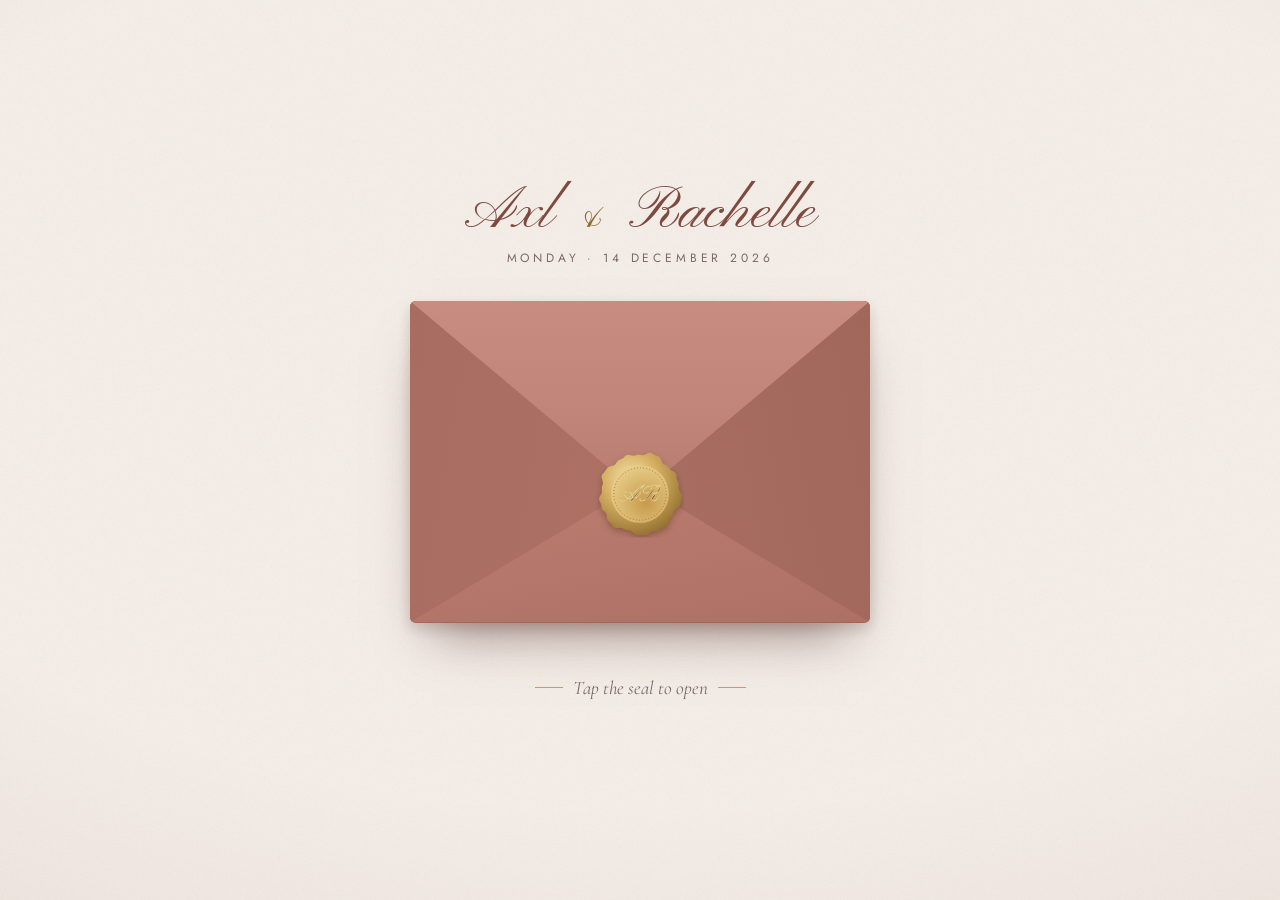
==== index.html @ ea68740d "Axl & Rachelle interactive wedding invitation Co-Authored-By: Claude Fable 5.1 <noreply@anthropic.co" ====
<!doctype html>
<html lang="en">
<head>
<meta charset="utf-8">
<meta name="viewport" content="width=device-width, initial-scale=1, viewport-fit=cover">
<style>:root{padding-top:env(safe-area-inset-top,0px);padding-bottom:env(safe-area-inset-bottom,0px);box-sizing:border-box}body{margin:0}img{max-width:100%}[hidden]{display:none!important}</style>
<title>Axl &amp; Rachelle</title>
<link rel="icon" href="data:image/svg+xml,%3Csvg xmlns=%27http://www.w3.org/2000/svg%27 viewBox=%270 0 100 100%27%3E%3Ccircle cx=%2750%27 cy=%2750%27 r=%2746%27 fill=%27%23c9a052%27/%3E%3Ccircle cx=%2750%27 cy=%2750%27 r=%2730%27 fill=%27none%27 stroke=%27%238d6a2c%27 stroke-width=%273%27/%3E%3C/svg%3E">
<link rel="preconnect" href="https://fonts.googleapis.com">
<link rel="preconnect" href="https://fonts.gstatic.com" crossorigin>
<link rel="stylesheet" href="https://fonts.googleapis.com/css2?family=Cormorant+Garamond:ital,wght@0,400;0,500;0,600;1,400;1,500&family=Jost:wght@400;500&family=Pinyon+Script&display=swap">
<style>
/* Layout: one screen. Sealed envelope on linen → tap the seal → card rises out and becomes a page-turning booklet. */
:root{
  color-scheme: light;
  --linen:#f4eee8;
  --linen-deep:#e7ddd4;
  --rose:#b77a6d;
  --rose-side:#a86c60;
  --rose-flap:#c18679;
  --rose-deep:#7e4a40;
  --blush:#f0dfd8;
  --gold:#c9a052;
  --gold-hi:#f1dca3;
  --gold-lo:#8d6a2c;
  --ink:#4b3934;
  --ink-soft:#7d6863;
  --panel:#fbf8f5;
  --f-script:"Pinyon Script", "Snell Roundhand", cursive;
  --f-serif:"Cormorant Garamond", "Cormorant", Garamond, "Times New Roman", serif;
  --f-ui:"Jost", "Avenir Next", "Segoe UI", system-ui, sans-serif;
}
html,body{height:100%}
body{
  background-color:var(--linen);
  background-image:radial-gradient(120% 90% at 50% 40%, transparent 55%, rgba(126,74,64,.10) 100%);
  color:var(--ink);
  font-family:var(--f-ui);
  overflow:hidden;
  -webkit-tap-highlight-color:transparent;
}
.stage{
  position:relative;height:100%;
  padding-left:max(16px, env(safe-area-inset-left, 0px));
  padding-right:max(16px, env(safe-area-inset-right, 0px));
  padding-block:16px;
  box-sizing:border-box;
  display:flex;flex-direction:column;align-items:center;justify-content:center;gap:clamp(18px,4vh,34px);
}
.texture{position:fixed;inset:0;pointer-events:none;opacity:.55;mix-blend-mode:multiply;background-size:220px 220px}

/* ---------- Sealed state ---------- */
.heading{text-align:center;display:grid;gap:6px}
.names{font-family:var(--f-script);font-size:clamp(40px,10vw,60px);line-height:1;color:var(--rose-deep);margin:0;font-weight:400;text-wrap:balance}
.names .amp{font-size:.7em;color:var(--gold-lo);padding:0 .12em}
.when{font-family:var(--f-ui);font-size:12px;letter-spacing:.32em;text-transform:uppercase;color:var(--ink-soft)}

.env{
  --ew:min(88vw, 460px, calc((100vh - 260px) * 1.43));
  position:relative;width:var(--ew);aspect-ratio:10/7;cursor:pointer;
  border:0;padding:0;background:none;
}
.env > *{position:absolute}
.env-back{inset:0;border-radius:6px;background:linear-gradient(#80493f,#94584c);box-shadow:0 30px 50px -22px rgba(80,40,34,.55),0 6px 14px rgba(80,40,34,.18);z-index:1}
.card{
  z-index:3;left:27%;width:46%;top:3%;aspect-ratio:397/560;
  background:#fff center/cover no-repeat;border-radius:3px;
  box-shadow:0 2px 6px rgba(60,30,25,.25);
}
.front{inset:0;z-index:4;border-radius:6px;overflow:hidden;
  clip-path:polygon(0 0,50% 57%,100% 0,100% 100%,0 100%);
  background:linear-gradient(170deg,#bd8174,var(--rose) 60%,#ad7064);
}
.front::before,.front::after{content:"";position:absolute;inset:0}
.front::before{clip-path:polygon(0 0,50% 57%,0 100%);background:linear-gradient(100deg,var(--rose-side),#b47769)}
.front::after{clip-path:polygon(100% 0,50% 57%,100% 100%);background:linear-gradient(260deg,#a2675b,#b0746a)}
.flap{left:0;top:0;width:100%;height:60%;z-index:5;transform-origin:50% 0;transform:perspective(1000px) rotateX(0deg);transform-style:preserve-3d}
.flap .face{position:absolute;inset:0;backface-visibility:hidden;-webkit-backface-visibility:hidden;clip-path:polygon(0 0,100% 0,50% 100%)}
.flap .out{background:linear-gradient(180deg,#c88d80,var(--rose-flap) 55%,#b97d70);border-radius:6px 6px 0 0}
.flap .in{transform:rotateX(180deg);background:
  radial-gradient(circle at 25% 30%, rgba(183,122,109,.28) 0 2px, transparent 2.5px) 0 0/16px 16px,
  radial-gradient(circle at 75% 80%, rgba(201,160,82,.30) 0 1.6px, transparent 2px) 0 0/16px 16px,
  linear-gradient(var(--blush),#f7ebe6)}
.seal{left:50%;top:60%;width:clamp(64px,19%,88px);aspect-ratio:1;transform:translate(-50%,-50%);z-index:6;pointer-events:none}
.seal svg{position:absolute;inset:0;width:100%;height:100%;filter:drop-shadow(0 3px 3px rgba(70,40,10,.35))}
.seal .half-l{clip-path:inset(0 50% 0 0)}
.seal .half-r{clip-path:inset(0 0 0 50%)}
.env:focus-visible{outline:2px solid var(--gold-lo);outline-offset:8px;border-radius:8px}
.hint{font-family:var(--f-serif);font-style:italic;font-size:19px;color:var(--ink-soft);display:flex;align-items:center;gap:10px}
.hint::before,.hint::after{content:"";width:28px;height:1px;background:var(--gold)}
.pulse{animation:pulse 2.4s ease-in-out infinite}
@keyframes pulse{0%,100%{transform:translate(-50%,-50%) scale(1)}50%{transform:translate(-50%,-50%) scale(1.06)}}

/* ---------- Opened state ---------- */
.reader{position:absolute;inset:0;display:flex;flex-direction:column;align-items:center;justify-content:center;gap:14px;
  padding-left:max(16px, env(safe-area-inset-left, 0px));padding-right:max(16px, env(safe-area-inset-right, 0px));padding-block:16px;box-sizing:border-box;visibility:hidden}
.reader.on{visibility:visible}
.book{position:relative;width:var(--bw,300px);height:var(--bh,423px);touch-action:pan-y pinch-zoom;user-select:none;-webkit-user-select:none}
.page{position:absolute;inset:0;background:#fff center/cover no-repeat;border-radius:4px;
  box-shadow:0 24px 44px -20px rgba(80,40,34,.5),0 4px 10px rgba(80,40,34,.14);transform-origin:0 50%;backface-visibility:hidden}
.page img{width:100%;height:100%;object-fit:cover;border-radius:4px;display:block;pointer-events:none}
.controls{display:flex;align-items:center;gap:10px;opacity:0}
.btn{font:500 13px/1 var(--f-ui);letter-spacing:.14em;text-transform:uppercase;color:var(--rose-deep);
  background:var(--panel);border:1px solid rgba(126,74,64,.22);border-radius:999px;height:44px;min-width:44px;padding:0 16px;
  display:inline-flex;align-items:center;justify-content:center;gap:8px;cursor:pointer}
.btn:hover{border-color:var(--rose)}
.btn:focus-visible{outline:2px solid var(--gold-lo);outline-offset:2px}
.btn[disabled]{opacity:.35;cursor:default}
.btn.icon{padding:0;width:44px}
.btn svg{width:18px;height:18px}
.count{font:500 13px/1 var(--f-ui);letter-spacing:.12em;color:var(--ink-soft);min-width:54px;text-align:center;font-variant-numeric:tabular-nums}
.music{position:fixed;z-index:20;top:calc(14px + env(safe-area-inset-top,0px));right:max(14px, calc(env(safe-area-inset-right,0px) + 8px));opacity:0;pointer-events:none;transition:opacity .6s}
.music.show{opacity:1;pointer-events:auto}
.music .bars{display:flex;gap:2px;align-items:flex-end;height:14px}
.music .bars i{width:3px;background:var(--rose);border-radius:1px;height:4px;animation:eq 1s ease-in-out infinite}
.music .bars i:nth-child(2){animation-delay:-.3s}.music .bars i:nth-child(3){animation-delay:-.6s}
.music.muted .bars i{animation:none;height:3px;background:var(--ink-soft)}
@keyframes eq{0%,100%{height:4px}50%{height:14px}}

/* ---------- Details sheet ---------- */
.scrim{position:fixed;inset:0;z-index:30;background:rgba(60,35,30,.35);opacity:0;transition:opacity .3s}
.scrim.open{opacity:1}
.sheet{position:fixed;z-index:31;left:0;right:0;bottom:0;margin:0 auto;max-width:520px;max-height:86%;overflow:auto;
  background:var(--panel);border-radius:18px 18px 0 0;box-shadow:0 -10px 40px rgba(60,35,30,.25);
  padding:10px max(20px, env(safe-area-inset-right,0px)) calc(24px + env(safe-area-inset-bottom,0px)) max(20px, env(safe-area-inset-left,0px));
  transform:translateY(105%);transition:transform .38s cubic-bezier(.2,.8,.2,1);box-sizing:border-box}
.sheet.open{transform:none}
.grab{width:40px;height:4px;border-radius:2px;background:var(--linen-deep);margin:4px auto 10px}
.sheet h2{font:500 30px/1.1 var(--f-serif);margin:4px 0 2px;color:var(--rose-deep);text-align:center}
.sheet .sub{font:12px var(--f-ui);letter-spacing:.28em;text-transform:uppercase;color:var(--ink-soft);text-align:center;margin:0 0 18px}
.events{display:grid;gap:0;margin:0;padding:0;list-style:none}
.ev{display:grid;grid-template-columns:76px 1fr;gap:14px;padding:14px 0;border-top:1px solid var(--linen-deep)}
.ev .t{font:500 15px/1.2 var(--f-serif);color:var(--gold-lo);font-variant-numeric:tabular-nums;padding-top:2px}
.ev .t small{display:block;font:11px/1.4 var(--f-ui);letter-spacing:.16em;text-transform:uppercase;color:var(--ink-soft)}
.ev h3{margin:0;font:600 19px/1.2 var(--f-serif);color:var(--ink)}
.ev p{margin:3px 0 8px;font:14px/1.45 var(--f-ui);color:var(--ink-soft);min-width:0}
.link{font:500 12px/1 var(--f-ui);letter-spacing:.14em;text-transform:uppercase;color:var(--rose-deep);text-decoration:none;border-bottom:1px solid var(--gold);padding-bottom:2px}
.rsvp{margin-top:6px;padding:16px;border-radius:12px;background:var(--blush)}
.rsvp h3{margin:0 0 2px;font:600 19px/1.2 var(--f-serif)}
.rsvp > p{margin:0 0 10px;font:14px/1.45 var(--f-ui);color:var(--ink-soft)}
.contact{display:flex;align-items:center;justify-content:space-between;gap:10px;padding:8px 0;border-top:1px solid rgba(126,74,64,.15)}
.contact span{font:15px/1.3 var(--f-ui);min-width:0}
.contact b{font-weight:500;display:block;font-family:var(--f-serif);font-size:18px}
.contact .num{user-select:all;-webkit-user-select:all;font-variant-numeric:tabular-nums;letter-spacing:.04em}
.copy{font:500 12px/1 var(--f-ui);letter-spacing:.12em;text-transform:uppercase;color:var(--rose-deep);background:var(--panel);border:1px solid rgba(126,74,64,.25);border-radius:999px;height:36px;padding:0 14px;cursor:pointer;flex:none}
.cal{display:flex;justify-content:center;margin-top:18px}
.close{position:absolute;top:10px;right:max(12px, env(safe-area-inset-right,0px))}

@media (prefers-reduced-motion: reduce){ .pulse,.music .bars i{animation:none} }
</style>
</head>
<body>

<div class="texture" id="texture"></div>

<main class="stage" id="stage">
  <header class="heading" id="heading">
    <h1 class="names">Axl <span class="amp">&amp;</span> Rachelle</h1>
    <div class="when">Monday &middot; 14 December 2026</div>
  </header>

  <button class="env" id="env" aria-label="Open the invitation">
    <div class="env-back"></div>
    <div class="card" id="card"></div>
    <div class="front"></div>
    <div class="flap" id="flap"><div class="face out"></div><div class="face in"></div></div>
    <div class="seal pulse" id="seal">
      <svg class="half-l" viewBox="0 0 100 100" aria-hidden="true"><use href="#sealArt"/></svg>
      <svg class="half-r" viewBox="0 0 100 100" aria-hidden="true"><use href="#sealArt"/></svg>
    </div>
  </button>

  <p class="hint" id="hint">Tap the seal to open</p>

  <section class="reader" id="reader" aria-label="Invitation pages">
    <div class="book" id="book" aria-live="polite"></div>
    <nav class="controls" id="controls">
      <button class="btn icon" id="prev" aria-label="Previous page"><svg viewBox="0 0 24 24" fill="none" stroke="currentColor" stroke-width="1.6"><path d="M15 5l-7 7 7 7"/></svg></button>
      <span class="count" id="count">1 / 5</span>
      <button class="btn icon" id="next" aria-label="Next page"><svg viewBox="0 0 24 24" fill="none" stroke="currentColor" stroke-width="1.6"><path d="M9 5l7 7-7 7"/></svg></button>
      <button class="btn" id="detailsBtn">Details</button>
    </nav>
  </section>
</main>

<button class="btn icon music" id="music" aria-label="Pause music"><span class="bars"><i></i><i></i><i></i></span></button>

<div class="scrim" id="scrim" hidden></div>
<section class="sheet" id="sheet" role="dialog" aria-modal="true" aria-labelledby="sheetTitle" hidden>
  <div class="grab"></div>
  <button class="btn icon close" id="closeSheet" aria-label="Close details"><svg viewBox="0 0 24 24" fill="none" stroke="currentColor" stroke-width="1.6"><path d="M6 6l12 12M18 6L6 18"/></svg></button>
  <h2 id="sheetTitle">Axl &amp; Rachelle</h2>
  <p class="sub">Monday &middot; 14 December 2026</p>
  <ul class="events">
    <li class="ev">
      <div class="t">1:30 pm<small>Ceremony</small></div>
      <div><h3>Wedding Ceremony</h3>
        <p>San Juan de Sahagun Parish Church, Candon City, Ilocos Sur</p>
        <a class="link" target="_blank" rel="noopener" href="https://www.google.com/maps/search/?api=1&query=San+Juan+de+Sahagun+Parish+Church+Candon+City+Ilocos+Sur">Open in Maps</a></div>
    </li>
    <li class="ev">
      <div class="t">3:30 pm<small>Dedication</small></div>
      <div><h3>Child Dedication of Kyle Quenzo</h3>
        <p>San Juan de Sahagun Parish Church, Candon City, Ilocos Sur</p></div>
    </li>
    <li class="ev">
      <div class="t">After<small>Reception</small></div>
      <div><h3>Reception</h3>
        <p>Ban-aw Saphire Event Hall, Galimuyod, Ilocos Sur</p>
        <a class="link" target="_blank" rel="noopener" href="https://www.google.com/maps/search/?api=1&query=Ban-aw+Event+Hall+Galimuyod+Ilocos+Sur">Open in Maps</a></div>
    </li>
  </ul>
  <div class="rsvp">
    <h3>Kindly RSVP by 15 November 2026</h3>
    <p>Your reserved number of seats is on your separate note.</p>
    <div class="contact"><span><b>Ajae</b><span class="num">0994 142 1722</span></span><button class="copy" data-num="09941421722">Copy</button></div>
    <div class="contact"><span><b>Rachelle</b><span class="num">0994 142 1720</span></span><button class="copy" data-num="09941421720">Copy</button></div>
  </div>
  <div class="cal"><a class="link" target="_blank" rel="noopener" id="calLink" href="#">Add to Google Calendar</a></div>
</section>

<svg width="0" height="0" style="position:absolute" aria-hidden="true">
  <defs>
    <radialGradient id="g1" cx="38%" cy="32%" r="75%">
      <stop offset="0" stop-color="#f6e4b0"/><stop offset=".45" stop-color="#d4ae62"/><stop offset="1" stop-color="#8d6a2c"/>
    </radialGradient>
    <radialGradient id="g2" cx="60%" cy="65%" r="70%">
      <stop offset="0" stop-color="#c79a4c"/><stop offset="1" stop-color="#e9cf8b"/>
    </radialGradient>
    <g id="sealArt">
      <path id="sealEdge" fill="url(#g1)" d=""/>
      <circle cx="50" cy="50" r="33" fill="url(#g2)"/>
      <circle cx="50" cy="50" r="30" fill="none" stroke="#9c7632" stroke-width="1" stroke-dasharray="1.2 2.4"/>
      <text x="50" y="58" text-anchor="middle" font-family="Pinyon Script, cursive" font-size="27" fill="#7a5a22" stroke="#f3dea5" stroke-width=".5">AR</text>
    </g>
  </defs>
</svg>

<script>
(() => {
  /* Pages in reading order. The first one is the card that slides out of the envelope. */
  const PAGES = ['pages/p01.jpg', 'pages/p02.jpg', 'pages/p03.jpg', 'pages/p04.jpg', 'pages/p05.jpg'];
  const RATIO = 560 / 397;
  const reduce = matchMedia('(prefers-reduced-motion: reduce)').matches;
  const $ = id => document.getElementById(id);
  const stage = $('stage'), env = $('env'), card = $('card'), flap = $('flap'), seal = $('seal');
  const heading = $('heading'), hint = $('hint'), reader = $('reader'), book = $('book');
  const controls = $('controls'), count = $('count'), prevB = $('prev'), nextB = $('next');
  const musicB = $('music');

  /* Paper grain */
  try {
    const c = document.createElement('canvas'); c.width = c.height = 220;
    const x = c.getContext('2d'), d = x.createImageData(220, 220);
    for (let i = 0; i < d.data.length; i += 4) { const v = 200 + Math.random() * 55; d.data[i] = v; d.data[i+1] = v - 4; d.data[i+2] = v - 8; d.data[i+3] = 26; }
    x.putImageData(d, 0, 0); $('texture').style.backgroundImage = `url(${c.toDataURL()})`;
  } catch (e) {}

  /* Wax seal edge: an irregular, slightly wavy circle */
  (() => {
    let p = '';
    for (let i = 0; i <= 120; i++) {
      const a = i / 120 * Math.PI * 2;
      const r = 46 + Math.sin(a * 9) * 1.6 + Math.sin(a * 23 + 1) * .8 + Math.cos(a * 5) * 1.1;
      p += (i ? 'L' : 'M') + (50 + r * Math.cos(a)).toFixed(2) + ' ' + (50 + r * Math.sin(a)).toFixed(2);
    }
    $('sealEdge').setAttribute('d', p + 'Z');
  })();

  /* Build pages */
  PAGES.forEach(src => { const im = new Image(); im.src = src; });
  card.style.backgroundImage = `url(${PAGES[0]})`;
  const pages = PAGES.map((src, i) => {
    const d = document.createElement('div'); d.className = 'page'; d.hidden = i !== 0;
    d.innerHTML = `<img src="${src}" alt="Invitation page ${i + 1} of ${PAGES.length}" draggable="false">`;
    book.appendChild(d); return d;
  });

  /* Size the booklet to the screen */
  function size() {
    const W = stage.clientWidth - 32, H = stage.clientHeight - 32 - 44 - 14;
    let bw = Math.min(W, H / RATIO, 600); bw = Math.max(bw, 160);
    book.style.setProperty('--bw', bw + 'px'); book.style.setProperty('--bh', bw * RATIO + 'px');
  }
  size(); addEventListener('resize', size);

  /* Music */
  const audio = new Audio('music.mp3'); audio.loop = true; audio.preload = 'auto'; audio.volume = 0;
  let wantMusic = true;
  function fadeTo(v, ms) {
    const from = audio.volume, t0 = performance.now();
    const step = t => { const k = Math.min(1, (t - t0) / ms); try { audio.volume = from + (v - from) * k; } catch (e) {} if (k < 1) requestAnimationFrame(step); };
    requestAnimationFrame(step);
  }
  function setMusicUI() { musicB.classList.toggle('muted', !wantMusic); musicB.setAttribute('aria-label', wantMusic ? 'Pause music' : 'Play music'); }
  musicB.addEventListener('click', () => {
    wantMusic = !wantMusic; setMusicUI();
    if (wantMusic) { audio.play().catch(() => {}); fadeTo(.8, 600); } else { audio.pause(); }
  });
  document.addEventListener('visibilitychange', () => { if (document.hidden) audio.pause(); else if (wantMusic && opened) audio.play().catch(() => {}); });

  /* Opening sequence */
  let opened = false, idx = 0, busy = false;
  const ease = 'cubic-bezier(.45,.05,.2,1)';
  const A = (el, kf, o) => el.animate(kf, Object.assign({fill: 'forwards', easing: ease}, o)).finished;
  const wait = ms => new Promise(r => setTimeout(r, ms));

  async function open() {
    if (opened) return; opened = true; env.disabled = true;
    audio.play().then(() => fadeTo(.8, 2500)).catch(() => {});
    musicB.classList.add('show'); setMusicUI();
    seal.classList.remove('pulse');
    const k = reduce ? .25 : 1;
    hint.animate([{opacity: 1}, {opacity: 0}], {duration: 300, fill: 'forwards'});
    heading.animate([{opacity: 1}, {opacity: 0, transform: 'translateY(-16px)'}], {duration: 700 * k, fill: 'forwards', easing: ease});

    const [sl, sr] = seal.querySelectorAll('svg');
    seal.animate([{transform: 'translate(-50%,-50%) scale(1)'}, {transform: 'translate(-50%,-50%) scale(.94)'}, {transform: 'translate(-50%,-50%) scale(1)'}], {duration: 260 * k});
    await wait(200 * k);
    await Promise.all([
      A(sl, [{transform: 'none', opacity: 1}, {transform: 'translate(-22px,18px) rotate(-24deg)', opacity: 0}], {duration: 700 * k}),
      A(sr, [{transform: 'none', opacity: 1}, {transform: 'translate(22px,18px) rotate(24deg)', opacity: 0}], {duration: 700 * k}),
    ]);

    setTimeout(() => { flap.style.zIndex = 2; }, 470 * k);
    await A(flap, [{transform: 'perspective(1000px) rotateX(0deg)'}, {transform: 'perspective(1000px) rotateX(180deg)'}], {duration: 950 * k});

    await A(card, [{transform: 'translateY(0)'}, {transform: 'translateY(-64%)'}], {duration: 1000 * k, easing: 'cubic-bezier(.3,.6,.25,1)'});
    await wait(250 * k);

    /* Card becomes the first page of the booklet */
    const from = card.getBoundingClientRect();
    reader.classList.add('on');
    const to = book.getBoundingClientRect();
    card.style.visibility = 'hidden';
    const s = from.width / to.width;
    book.style.transformOrigin = '0 0';
    env.animate([{transform: 'none', opacity: 1}, {transform: 'translateY(55vh) rotate(4deg)', opacity: 0}], {duration: 1100 * k, easing: 'cubic-bezier(.5,0,.75,0)', fill: 'forwards'});
    await A(book, [{transform: `translate(${from.left - to.left}px, ${from.top - to.top}px) scale(${s})`}, {transform: 'none'}], {duration: 1200 * k, easing: 'cubic-bezier(.6,0,.2,1)', fill: 'none'});
    env.hidden = true; heading.hidden = true; hint.hidden = true;
    A(controls, [{opacity: 0, transform: 'translateY(8px)'}, {opacity: 1, transform: 'none'}], {duration: 500});
    update();
  }
  env.addEventListener('click', open);

  /* Page turning */
  function update() {
    count.textContent = `${idx + 1} / ${PAGES.length}`;
    prevB.disabled = idx === 0; nextB.disabled = idx === PAGES.length - 1;
  }
  async function go(n) {
    if (busy || n === idx || n < 0 || n >= PAGES.length) return;
    busy = true;
    const cur = pages[idx], nxt = pages[n], fwd = n > idx;
    nxt.hidden = false;
    const P = 'perspective(1800px) ';
    if (reduce) {
      nxt.style.zIndex = 2; cur.style.zIndex = 1;
      await A(nxt, [{opacity: 0}, {opacity: 1}], {duration: 220, fill: 'none'});
    } else if (fwd) {
      cur.style.zIndex = 2; nxt.style.zIndex = 1;
      await A(cur, [{transform: P + 'rotateY(0)', opacity: 1, offset: 0}, {opacity: 1, offset: .6}, {transform: P + 'rotateY(-110deg)', opacity: 0}], {duration: 750, fill: 'none'});
    } else {
      cur.style.zIndex = 1; nxt.style.zIndex = 2;
      await A(nxt, [{transform: P + 'rotateY(-110deg)', opacity: 0, offset: 0}, {opacity: 1, offset: .4}, {transform: P + 'rotateY(0)', opacity: 1}], {duration: 750, fill: 'none'});
    }
    cur.hidden = true; cur.style.zIndex = ''; nxt.style.zIndex = '';
    idx = n; update(); busy = false;
  }
  prevB.addEventListener('click', () => go(idx - 1));
  nextB.addEventListener('click', () => go(idx + 1));

  /* Swipe and tap on the booklet */
  let sx = null, sy = 0, st = 0;
  book.addEventListener('pointerdown', e => { sx = e.clientX; sy = e.clientY; st = Date.now(); });
  book.addEventListener('pointerup', e => {
    if (sx === null) return;
    const dx = e.clientX - sx, dy = e.clientY - sy; sx = null;
    if (Math.abs(dx) > 40 && Math.abs(dx) > Math.abs(dy)) { go(idx + (dx < 0 ? 1 : -1)); return; }
    if (Math.abs(dx) < 8 && Math.abs(dy) < 8 && Date.now() - st < 400) {
      const r = book.getBoundingClientRect();
      go(idx + (e.clientX - r.left < r.width * .35 ? -1 : 1));
    }
  });
  book.addEventListener('pointercancel', () => { sx = null; });
  addEventListener('keydown', e => {
    if (sheet.classList.contains('open')) { if (e.key === 'Escape') closeSheet(); return; }
    if (!opened) return;
    if (e.key === 'ArrowRight' || e.key === 'PageDown') go(idx + 1);
    if (e.key === 'ArrowLeft' || e.key === 'PageUp') go(idx - 1);
  });

  /* Details sheet */
  const sheet = $('sheet'), scrim = $('scrim');
  function openSheet() {
    sheet.hidden = false; scrim.hidden = false;
    requestAnimationFrame(() => requestAnimationFrame(() => { sheet.classList.add('open'); scrim.classList.add('open'); }));
    setTimeout(() => $('closeSheet').focus(), 50);
  }
  function closeSheet() {
    sheet.classList.remove('open'); scrim.classList.remove('open');
    setTimeout(() => { sheet.hidden = true; scrim.hidden = true; $('detailsBtn').focus(); }, 380);
  }
  $('detailsBtn').addEventListener('click', openSheet);
  $('closeSheet').addEventListener('click', closeSheet);
  scrim.addEventListener('click', closeSheet);

  document.querySelectorAll('.copy').forEach(b => b.addEventListener('click', () => {
    const done = () => { b.textContent = 'Copied'; setTimeout(() => b.textContent = 'Copy', 1600); };
    const pick = () => { const s = getSelection(), r = document.createRange(); r.selectNodeContents(b.previousElementSibling.querySelector('.num')); s.removeAllRanges(); s.addRange(r); b.textContent = 'Selected'; setTimeout(() => b.textContent = 'Copy', 1600); };
    try { navigator.clipboard.writeText(b.dataset.num).then(done, pick); } catch (e) { pick(); }
  }));

  const q = new URLSearchParams({
    action: 'TEMPLATE',
    text: 'Wedding of Axl & Rachelle',
    dates: '20261214T133000/20261214T220000',
    ctz: 'Asia/Manila',
    location: 'San Juan de Sahagun Parish Church, Candon City, Ilocos Sur',
    details: 'Ceremony 1:30 PM at San Juan de Sahagun Parish Church, Candon City.\nChild dedication of Kyle Quenzo 3:30 PM.\nReception at Ban-aw Saphire Event Hall, Galimuyod, Ilocos Sur.\nFormal attire.'
  });
  $('calLink').href = 'https://calendar.google.com/calendar/render?' + q.toString();
})();
</script>
</body>
</html>
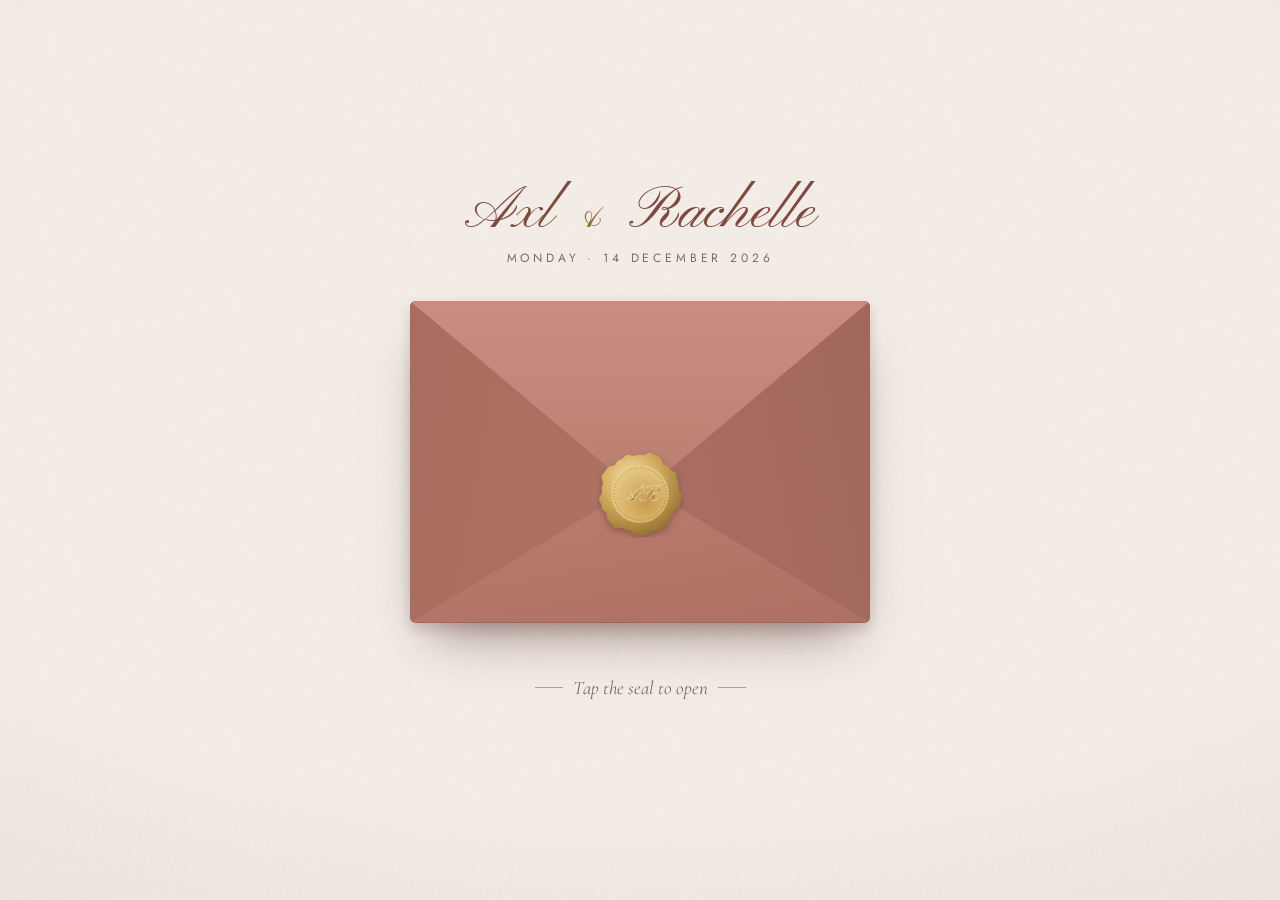
==== commit bfa2d442: "Trim booklet to three pages, split child dedication into its own invitation, new music track - Remov" ====
--- a/index.html
+++ b/index.html
@@ -176,7 +176,7 @@
     <div class="book" id="book" aria-live="polite"></div>
     <nav class="controls" id="controls">
       <button class="btn icon" id="prev" aria-label="Previous page"><svg viewBox="0 0 24 24" fill="none" stroke="currentColor" stroke-width="1.6"><path d="M15 5l-7 7 7 7"/></svg></button>
-      <span class="count" id="count">1 / 5</span>
+      <span class="count" id="count">1 / 3</span>
       <button class="btn icon" id="next" aria-label="Next page"><svg viewBox="0 0 24 24" fill="none" stroke="currentColor" stroke-width="1.6"><path d="M9 5l7 7-7 7"/></svg></button>
       <button class="btn" id="detailsBtn">Details</button>
     </nav>
@@ -239,7 +239,7 @@
 <script>
 (() => {
   /* Pages in reading order. The first one is the card that slides out of the envelope. */
-  const PAGES = ['pages/p01.jpg', 'pages/p02.jpg', 'pages/p03.jpg', 'pages/p04.jpg', 'pages/p05.jpg'];
+  const PAGES = ['pages/p01.jpg', 'pages/p02.jpg', 'pages/p03.jpg'];
   const RATIO = 560 / 397;
   const reduce = matchMedia('(prefers-reduced-motion: reduce)').matches;
   const $ = id => document.getElementById(id);
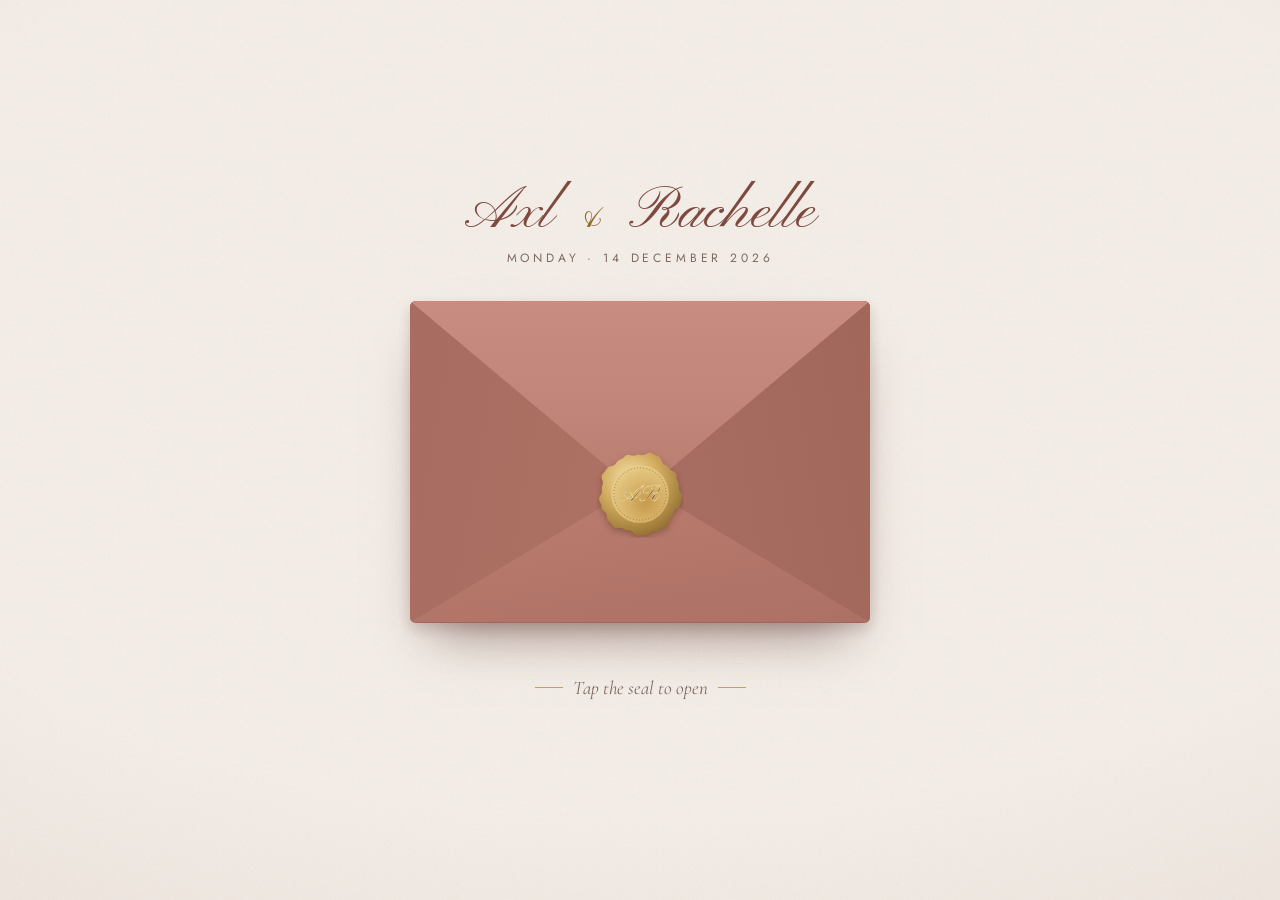
==== commit c4323443: "Give the christening invitation its own music track and update reception map links - Audio extracted" ====
--- a/index.html
+++ b/index.html
@@ -207,7 +207,7 @@
       <div class="t">After<small>Reception</small></div>
       <div><h3>Reception</h3>
         <p>Ban-aw Saphire Event Hall, Galimuyod, Ilocos Sur</p>
-        <a class="link" target="_blank" rel="noopener" href="https://www.google.com/maps/search/?api=1&query=Ban-aw+Event+Hall+Galimuyod+Ilocos+Sur">Open in Maps</a></div>
+        <a class="link" target="_blank" rel="noopener" href="https://www.google.com/maps/place/Sapphire+Business+Center+and+Main+Office/@17.183698,120.4616823,1132m/data=!3m2!1e3!4b1!4m6!3m5!1s0x338e19c76d4a9fa3:0x145c7a8bc892873e!8m2!3d17.1836929!4d120.4665532!16s%2Fg%2F11fylt3p_z?entry=ttu&g_ep=EgoyMDI2MTEwMy4wIKXMDSoASAFQAw%3D%3D">Open in Maps</a></div>
     </li>
   </ul>
   <div class="rsvp">
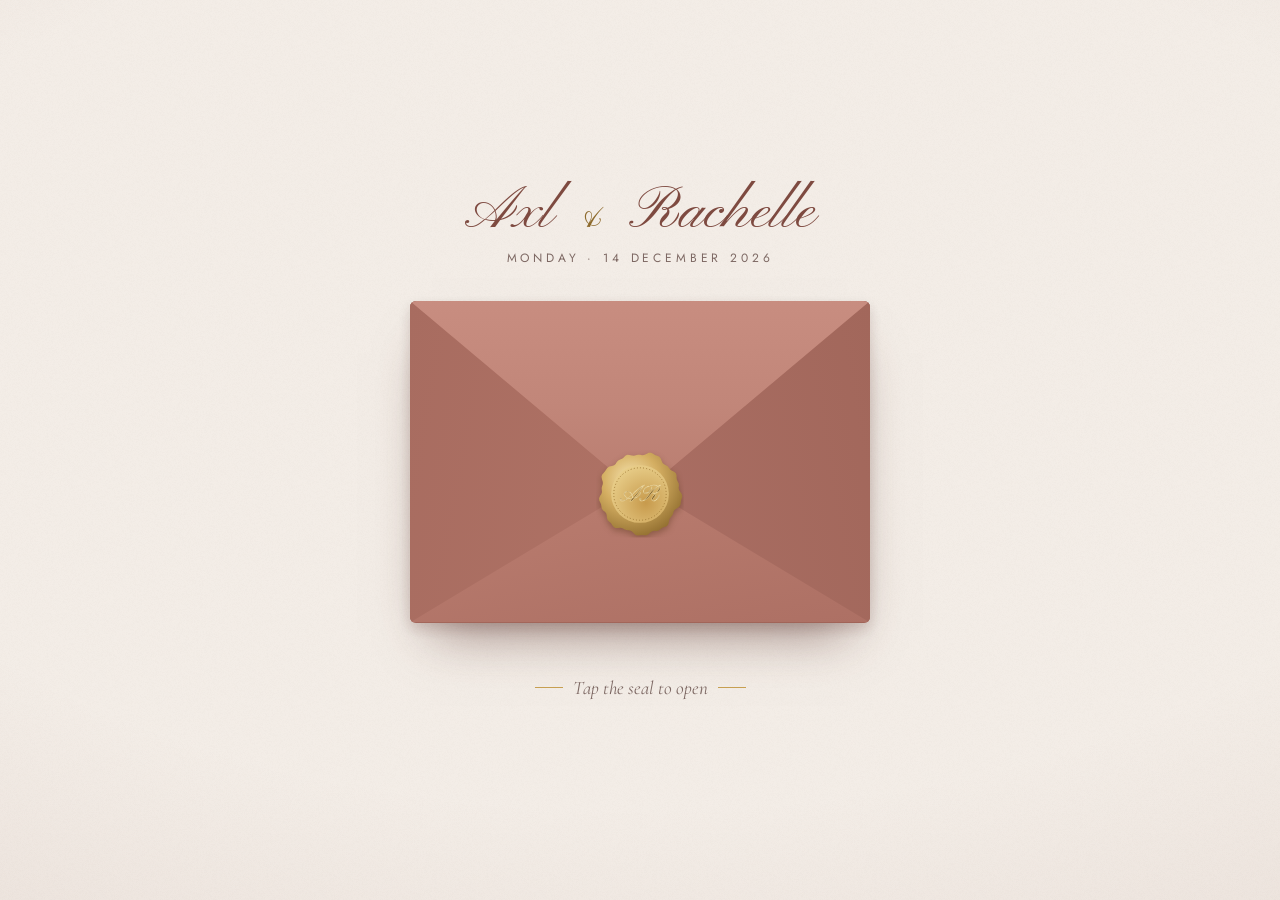
==== commit 5a146e03: "update Ajae to AJ" ====
--- a/index.html
+++ b/index.html
@@ -1,426 +1,1185 @@
 <!doctype html>
 <html lang="en">
-<head>
-<meta charset="utf-8">
-<meta name="viewport" content="width=device-width, initial-scale=1, viewport-fit=cover">
-<style>:root{padding-top:env(safe-area-inset-top,0px);padding-bottom:env(safe-area-inset-bottom,0px);box-sizing:border-box}body{margin:0}img{max-width:100%}[hidden]{display:none!important}</style>
-<title>Axl &amp; Rachelle</title>
-<link rel="icon" href="data:image/svg+xml,%3Csvg xmlns=%27http://www.w3.org/2000/svg%27 viewBox=%270 0 100 100%27%3E%3Ccircle cx=%2750%27 cy=%2750%27 r=%2746%27 fill=%27%23c9a052%27/%3E%3Ccircle cx=%2750%27 cy=%2750%27 r=%2730%27 fill=%27none%27 stroke=%27%238d6a2c%27 stroke-width=%273%27/%3E%3C/svg%3E">
-<link rel="preconnect" href="https://fonts.googleapis.com">
-<link rel="preconnect" href="https://fonts.gstatic.com" crossorigin>
-<link rel="stylesheet" href="https://fonts.googleapis.com/css2?family=Cormorant+Garamond:ital,wght@0,400;0,500;0,600;1,400;1,500&family=Jost:wght@400;500&family=Pinyon+Script&display=swap">
-<style>
-/* Layout: one screen. Sealed envelope on linen → tap the seal → card rises out and becomes a page-turning booklet. */
-:root{
-  color-scheme: light;
-  --linen:#f4eee8;
-  --linen-deep:#e7ddd4;
-  --rose:#b77a6d;
-  --rose-side:#a86c60;
-  --rose-flap:#c18679;
-  --rose-deep:#7e4a40;
-  --blush:#f0dfd8;
-  --gold:#c9a052;
-  --gold-hi:#f1dca3;
-  --gold-lo:#8d6a2c;
-  --ink:#4b3934;
-  --ink-soft:#7d6863;
-  --panel:#fbf8f5;
-  --f-script:"Pinyon Script", "Snell Roundhand", cursive;
-  --f-serif:"Cormorant Garamond", "Cormorant", Garamond, "Times New Roman", serif;
-  --f-ui:"Jost", "Avenir Next", "Segoe UI", system-ui, sans-serif;
-}
-html,body{height:100%}
-body{
-  background-color:var(--linen);
-  background-image:radial-gradient(120% 90% at 50% 40%, transparent 55%, rgba(126,74,64,.10) 100%);
-  color:var(--ink);
-  font-family:var(--f-ui);
-  overflow:hidden;
-  -webkit-tap-highlight-color:transparent;
-}
-.stage{
-  position:relative;height:100%;
-  padding-left:max(16px, env(safe-area-inset-left, 0px));
-  padding-right:max(16px, env(safe-area-inset-right, 0px));
-  padding-block:16px;
-  box-sizing:border-box;
-  display:flex;flex-direction:column;align-items:center;justify-content:center;gap:clamp(18px,4vh,34px);
-}
-.texture{position:fixed;inset:0;pointer-events:none;opacity:.55;mix-blend-mode:multiply;background-size:220px 220px}
-
-/* ---------- Sealed state ---------- */
-.heading{text-align:center;display:grid;gap:6px}
-.names{font-family:var(--f-script);font-size:clamp(40px,10vw,60px);line-height:1;color:var(--rose-deep);margin:0;font-weight:400;text-wrap:balance}
-.names .amp{font-size:.7em;color:var(--gold-lo);padding:0 .12em}
-.when{font-family:var(--f-ui);font-size:12px;letter-spacing:.32em;text-transform:uppercase;color:var(--ink-soft)}
-
-.env{
-  --ew:min(88vw, 460px, calc((100vh - 260px) * 1.43));
-  position:relative;width:var(--ew);aspect-ratio:10/7;cursor:pointer;
-  border:0;padding:0;background:none;
-}
-.env > *{position:absolute}
-.env-back{inset:0;border-radius:6px;background:linear-gradient(#80493f,#94584c);box-shadow:0 30px 50px -22px rgba(80,40,34,.55),0 6px 14px rgba(80,40,34,.18);z-index:1}
-.card{
-  z-index:3;left:27%;width:46%;top:3%;aspect-ratio:397/560;
-  background:#fff center/cover no-repeat;border-radius:3px;
-  box-shadow:0 2px 6px rgba(60,30,25,.25);
-}
-.front{inset:0;z-index:4;border-radius:6px;overflow:hidden;
-  clip-path:polygon(0 0,50% 57%,100% 0,100% 100%,0 100%);
-  background:linear-gradient(170deg,#bd8174,var(--rose) 60%,#ad7064);
-}
-.front::before,.front::after{content:"";position:absolute;inset:0}
-.front::before{clip-path:polygon(0 0,50% 57%,0 100%);background:linear-gradient(100deg,var(--rose-side),#b47769)}
-.front::after{clip-path:polygon(100% 0,50% 57%,100% 100%);background:linear-gradient(260deg,#a2675b,#b0746a)}
-.flap{left:0;top:0;width:100%;height:60%;z-index:5;transform-origin:50% 0;transform:perspective(1000px) rotateX(0deg);transform-style:preserve-3d}
-.flap .face{position:absolute;inset:0;backface-visibility:hidden;-webkit-backface-visibility:hidden;clip-path:polygon(0 0,100% 0,50% 100%)}
-.flap .out{background:linear-gradient(180deg,#c88d80,var(--rose-flap) 55%,#b97d70);border-radius:6px 6px 0 0}
-.flap .in{transform:rotateX(180deg);background:
-  radial-gradient(circle at 25% 30%, rgba(183,122,109,.28) 0 2px, transparent 2.5px) 0 0/16px 16px,
-  radial-gradient(circle at 75% 80%, rgba(201,160,82,.30) 0 1.6px, transparent 2px) 0 0/16px 16px,
-  linear-gradient(var(--blush),#f7ebe6)}
-.seal{left:50%;top:60%;width:clamp(64px,19%,88px);aspect-ratio:1;transform:translate(-50%,-50%);z-index:6;pointer-events:none}
-.seal svg{position:absolute;inset:0;width:100%;height:100%;filter:drop-shadow(0 3px 3px rgba(70,40,10,.35))}
-.seal .half-l{clip-path:inset(0 50% 0 0)}
-.seal .half-r{clip-path:inset(0 0 0 50%)}
-.env:focus-visible{outline:2px solid var(--gold-lo);outline-offset:8px;border-radius:8px}
-.hint{font-family:var(--f-serif);font-style:italic;font-size:19px;color:var(--ink-soft);display:flex;align-items:center;gap:10px}
-.hint::before,.hint::after{content:"";width:28px;height:1px;background:var(--gold)}
-.pulse{animation:pulse 2.4s ease-in-out infinite}
-@keyframes pulse{0%,100%{transform:translate(-50%,-50%) scale(1)}50%{transform:translate(-50%,-50%) scale(1.06)}}
-
-/* ---------- Opened state ---------- */
-.reader{position:absolute;inset:0;display:flex;flex-direction:column;align-items:center;justify-content:center;gap:14px;
-  padding-left:max(16px, env(safe-area-inset-left, 0px));padding-right:max(16px, env(safe-area-inset-right, 0px));padding-block:16px;box-sizing:border-box;visibility:hidden}
-.reader.on{visibility:visible}
-.book{position:relative;width:var(--bw,300px);height:var(--bh,423px);touch-action:pan-y pinch-zoom;user-select:none;-webkit-user-select:none}
-.page{position:absolute;inset:0;background:#fff center/cover no-repeat;border-radius:4px;
-  box-shadow:0 24px 44px -20px rgba(80,40,34,.5),0 4px 10px rgba(80,40,34,.14);transform-origin:0 50%;backface-visibility:hidden}
-.page img{width:100%;height:100%;object-fit:cover;border-radius:4px;display:block;pointer-events:none}
-.controls{display:flex;align-items:center;gap:10px;opacity:0}
-.btn{font:500 13px/1 var(--f-ui);letter-spacing:.14em;text-transform:uppercase;color:var(--rose-deep);
-  background:var(--panel);border:1px solid rgba(126,74,64,.22);border-radius:999px;height:44px;min-width:44px;padding:0 16px;
-  display:inline-flex;align-items:center;justify-content:center;gap:8px;cursor:pointer}
-.btn:hover{border-color:var(--rose)}
-.btn:focus-visible{outline:2px solid var(--gold-lo);outline-offset:2px}
-.btn[disabled]{opacity:.35;cursor:default}
-.btn.icon{padding:0;width:44px}
-.btn svg{width:18px;height:18px}
-.count{font:500 13px/1 var(--f-ui);letter-spacing:.12em;color:var(--ink-soft);min-width:54px;text-align:center;font-variant-numeric:tabular-nums}
-.music{position:fixed;z-index:20;top:calc(14px + env(safe-area-inset-top,0px));right:max(14px, calc(env(safe-area-inset-right,0px) + 8px));opacity:0;pointer-events:none;transition:opacity .6s}
-.music.show{opacity:1;pointer-events:auto}
-.music .bars{display:flex;gap:2px;align-items:flex-end;height:14px}
-.music .bars i{width:3px;background:var(--rose);border-radius:1px;height:4px;animation:eq 1s ease-in-out infinite}
-.music .bars i:nth-child(2){animation-delay:-.3s}.music .bars i:nth-child(3){animation-delay:-.6s}
-.music.muted .bars i{animation:none;height:3px;background:var(--ink-soft)}
-@keyframes eq{0%,100%{height:4px}50%{height:14px}}
-
-/* ---------- Details sheet ---------- */
-.scrim{position:fixed;inset:0;z-index:30;background:rgba(60,35,30,.35);opacity:0;transition:opacity .3s}
-.scrim.open{opacity:1}
-.sheet{position:fixed;z-index:31;left:0;right:0;bottom:0;margin:0 auto;max-width:520px;max-height:86%;overflow:auto;
-  background:var(--panel);border-radius:18px 18px 0 0;box-shadow:0 -10px 40px rgba(60,35,30,.25);
-  padding:10px max(20px, env(safe-area-inset-right,0px)) calc(24px + env(safe-area-inset-bottom,0px)) max(20px, env(safe-area-inset-left,0px));
-  transform:translateY(105%);transition:transform .38s cubic-bezier(.2,.8,.2,1);box-sizing:border-box}
-.sheet.open{transform:none}
-.grab{width:40px;height:4px;border-radius:2px;background:var(--linen-deep);margin:4px auto 10px}
-.sheet h2{font:500 30px/1.1 var(--f-serif);margin:4px 0 2px;color:var(--rose-deep);text-align:center}
-.sheet .sub{font:12px var(--f-ui);letter-spacing:.28em;text-transform:uppercase;color:var(--ink-soft);text-align:center;margin:0 0 18px}
-.events{display:grid;gap:0;margin:0;padding:0;list-style:none}
-.ev{display:grid;grid-template-columns:76px 1fr;gap:14px;padding:14px 0;border-top:1px solid var(--linen-deep)}
-.ev .t{font:500 15px/1.2 var(--f-serif);color:var(--gold-lo);font-variant-numeric:tabular-nums;padding-top:2px}
-.ev .t small{display:block;font:11px/1.4 var(--f-ui);letter-spacing:.16em;text-transform:uppercase;color:var(--ink-soft)}
-.ev h3{margin:0;font:600 19px/1.2 var(--f-serif);color:var(--ink)}
-.ev p{margin:3px 0 8px;font:14px/1.45 var(--f-ui);color:var(--ink-soft);min-width:0}
-.link{font:500 12px/1 var(--f-ui);letter-spacing:.14em;text-transform:uppercase;color:var(--rose-deep);text-decoration:none;border-bottom:1px solid var(--gold);padding-bottom:2px}
-.rsvp{margin-top:6px;padding:16px;border-radius:12px;background:var(--blush)}
-.rsvp h3{margin:0 0 2px;font:600 19px/1.2 var(--f-serif)}
-.rsvp > p{margin:0 0 10px;font:14px/1.45 var(--f-ui);color:var(--ink-soft)}
-.contact{display:flex;align-items:center;justify-content:space-between;gap:10px;padding:8px 0;border-top:1px solid rgba(126,74,64,.15)}
-.contact span{font:15px/1.3 var(--f-ui);min-width:0}
-.contact b{font-weight:500;display:block;font-family:var(--f-serif);font-size:18px}
-.contact .num{user-select:all;-webkit-user-select:all;font-variant-numeric:tabular-nums;letter-spacing:.04em}
-.copy{font:500 12px/1 var(--f-ui);letter-spacing:.12em;text-transform:uppercase;color:var(--rose-deep);background:var(--panel);border:1px solid rgba(126,74,64,.25);border-radius:999px;height:36px;padding:0 14px;cursor:pointer;flex:none}
-.cal{display:flex;justify-content:center;margin-top:18px}
-.close{position:absolute;top:10px;right:max(12px, env(safe-area-inset-right,0px))}
-
-@media (prefers-reduced-motion: reduce){ .pulse,.music .bars i{animation:none} }
-</style>
-</head>
-<body>
-
-<div class="texture" id="texture"></div>
-
-<main class="stage" id="stage">
-  <header class="heading" id="heading">
-    <h1 class="names">Axl <span class="amp">&amp;</span> Rachelle</h1>
-    <div class="when">Monday &middot; 14 December 2026</div>
-  </header>
-
-  <button class="env" id="env" aria-label="Open the invitation">
-    <div class="env-back"></div>
-    <div class="card" id="card"></div>
-    <div class="front"></div>
-    <div class="flap" id="flap"><div class="face out"></div><div class="face in"></div></div>
-    <div class="seal pulse" id="seal">
-      <svg class="half-l" viewBox="0 0 100 100" aria-hidden="true"><use href="#sealArt"/></svg>
-      <svg class="half-r" viewBox="0 0 100 100" aria-hidden="true"><use href="#sealArt"/></svg>
-    </div>
-  </button>
-
-  <p class="hint" id="hint">Tap the seal to open</p>
-
-  <section class="reader" id="reader" aria-label="Invitation pages">
-    <div class="book" id="book" aria-live="polite"></div>
-    <nav class="controls" id="controls">
-      <button class="btn icon" id="prev" aria-label="Previous page"><svg viewBox="0 0 24 24" fill="none" stroke="currentColor" stroke-width="1.6"><path d="M15 5l-7 7 7 7"/></svg></button>
-      <span class="count" id="count">1 / 3</span>
-      <button class="btn icon" id="next" aria-label="Next page"><svg viewBox="0 0 24 24" fill="none" stroke="currentColor" stroke-width="1.6"><path d="M9 5l7 7-7 7"/></svg></button>
-      <button class="btn" id="detailsBtn">Details</button>
-    </nav>
-  </section>
-</main>
-
-<button class="btn icon music" id="music" aria-label="Pause music"><span class="bars"><i></i><i></i><i></i></span></button>
-
-<div class="scrim" id="scrim" hidden></div>
-<section class="sheet" id="sheet" role="dialog" aria-modal="true" aria-labelledby="sheetTitle" hidden>
-  <div class="grab"></div>
-  <button class="btn icon close" id="closeSheet" aria-label="Close details"><svg viewBox="0 0 24 24" fill="none" stroke="currentColor" stroke-width="1.6"><path d="M6 6l12 12M18 6L6 18"/></svg></button>
-  <h2 id="sheetTitle">Axl &amp; Rachelle</h2>
-  <p class="sub">Monday &middot; 14 December 2026</p>
-  <ul class="events">
-    <li class="ev">
-      <div class="t">1:30 pm<small>Ceremony</small></div>
-      <div><h3>Wedding Ceremony</h3>
-        <p>San Juan de Sahagun Parish Church, Candon City, Ilocos Sur</p>
-        <a class="link" target="_blank" rel="noopener" href="https://www.google.com/maps/search/?api=1&query=San+Juan+de+Sahagun+Parish+Church+Candon+City+Ilocos+Sur">Open in Maps</a></div>
-    </li>
-    <li class="ev">
-      <div class="t">3:30 pm<small>Dedication</small></div>
-      <div><h3>Child Dedication of Kyle Quenzo</h3>
-        <p>San Juan de Sahagun Parish Church, Candon City, Ilocos Sur</p></div>
-    </li>
-    <li class="ev">
-      <div class="t">After<small>Reception</small></div>
-      <div><h3>Reception</h3>
-        <p>Ban-aw Saphire Event Hall, Galimuyod, Ilocos Sur</p>
-        <a class="link" target="_blank" rel="noopener" href="https://www.google.com/maps/place/Sapphire+Business+Center+and+Main+Office/@17.183698,120.4616823,1132m/data=!3m2!1e3!4b1!4m6!3m5!1s0x338e19c76d4a9fa3:0x145c7a8bc892873e!8m2!3d17.1836929!4d120.4665532!16s%2Fg%2F11fylt3p_z?entry=ttu&g_ep=EgoyMDI2MTEwMy4wIKXMDSoASAFQAw%3D%3D">Open in Maps</a></div>
-    </li>
-  </ul>
-  <div class="rsvp">
-    <h3>Kindly RSVP by 15 November 2026</h3>
-    <p>Your reserved number of seats is on your separate note.</p>
-    <div class="contact"><span><b>Ajae</b><span class="num">0994 142 1722</span></span><button class="copy" data-num="09941421722">Copy</button></div>
-    <div class="contact"><span><b>Rachelle</b><span class="num">0994 142 1720</span></span><button class="copy" data-num="09941421720">Copy</button></div>
-  </div>
-  <div class="cal"><a class="link" target="_blank" rel="noopener" id="calLink" href="#">Add to Google Calendar</a></div>
-</section>
-
-<svg width="0" height="0" style="position:absolute" aria-hidden="true">
-  <defs>
-    <radialGradient id="g1" cx="38%" cy="32%" r="75%">
-      <stop offset="0" stop-color="#f6e4b0"/><stop offset=".45" stop-color="#d4ae62"/><stop offset="1" stop-color="#8d6a2c"/>
-    </radialGradient>
-    <radialGradient id="g2" cx="60%" cy="65%" r="70%">
-      <stop offset="0" stop-color="#c79a4c"/><stop offset="1" stop-color="#e9cf8b"/>
-    </radialGradient>
-    <g id="sealArt">
-      <path id="sealEdge" fill="url(#g1)" d=""/>
-      <circle cx="50" cy="50" r="33" fill="url(#g2)"/>
-      <circle cx="50" cy="50" r="30" fill="none" stroke="#9c7632" stroke-width="1" stroke-dasharray="1.2 2.4"/>
-      <text x="50" y="58" text-anchor="middle" font-family="Pinyon Script, cursive" font-size="27" fill="#7a5a22" stroke="#f3dea5" stroke-width=".5">AR</text>
-    </g>
-  </defs>
-</svg>
-
-<script>
-(() => {
-  /* Pages in reading order. The first one is the card that slides out of the envelope. */
-  const PAGES = ['pages/p01.jpg', 'pages/p02.jpg', 'pages/p03.jpg'];
-  const RATIO = 560 / 397;
-  const reduce = matchMedia('(prefers-reduced-motion: reduce)').matches;
-  const $ = id => document.getElementById(id);
-  const stage = $('stage'), env = $('env'), card = $('card'), flap = $('flap'), seal = $('seal');
-  const heading = $('heading'), hint = $('hint'), reader = $('reader'), book = $('book');
-  const controls = $('controls'), count = $('count'), prevB = $('prev'), nextB = $('next');
-  const musicB = $('music');
-
-  /* Paper grain */
-  try {
-    const c = document.createElement('canvas'); c.width = c.height = 220;
-    const x = c.getContext('2d'), d = x.createImageData(220, 220);
-    for (let i = 0; i < d.data.length; i += 4) { const v = 200 + Math.random() * 55; d.data[i] = v; d.data[i+1] = v - 4; d.data[i+2] = v - 8; d.data[i+3] = 26; }
-    x.putImageData(d, 0, 0); $('texture').style.backgroundImage = `url(${c.toDataURL()})`;
-  } catch (e) {}
-
-  /* Wax seal edge: an irregular, slightly wavy circle */
-  (() => {
-    let p = '';
-    for (let i = 0; i <= 120; i++) {
-      const a = i / 120 * Math.PI * 2;
-      const r = 46 + Math.sin(a * 9) * 1.6 + Math.sin(a * 23 + 1) * .8 + Math.cos(a * 5) * 1.1;
-      p += (i ? 'L' : 'M') + (50 + r * Math.cos(a)).toFixed(2) + ' ' + (50 + r * Math.sin(a)).toFixed(2);
-    }
-    $('sealEdge').setAttribute('d', p + 'Z');
-  })();
-
-  /* Build pages */
-  PAGES.forEach(src => { const im = new Image(); im.src = src; });
-  card.style.backgroundImage = `url(${PAGES[0]})`;
-  const pages = PAGES.map((src, i) => {
-    const d = document.createElement('div'); d.className = 'page'; d.hidden = i !== 0;
-    d.innerHTML = `<img src="${src}" alt="Invitation page ${i + 1} of ${PAGES.length}" draggable="false">`;
-    book.appendChild(d); return d;
-  });
-
-  /* Size the booklet to the screen */
-  function size() {
-    const W = stage.clientWidth - 32, H = stage.clientHeight - 32 - 44 - 14;
-    let bw = Math.min(W, H / RATIO, 600); bw = Math.max(bw, 160);
-    book.style.setProperty('--bw', bw + 'px'); book.style.setProperty('--bh', bw * RATIO + 'px');
-  }
-  size(); addEventListener('resize', size);
-
-  /* Music */
-  const audio = new Audio('music.mp3'); audio.loop = true; audio.preload = 'auto'; audio.volume = 0;
-  let wantMusic = true;
-  function fadeTo(v, ms) {
-    const from = audio.volume, t0 = performance.now();
-    const step = t => { const k = Math.min(1, (t - t0) / ms); try { audio.volume = from + (v - from) * k; } catch (e) {} if (k < 1) requestAnimationFrame(step); };
-    requestAnimationFrame(step);
-  }
-  function setMusicUI() { musicB.classList.toggle('muted', !wantMusic); musicB.setAttribute('aria-label', wantMusic ? 'Pause music' : 'Play music'); }
-  musicB.addEventListener('click', () => {
-    wantMusic = !wantMusic; setMusicUI();
-    if (wantMusic) { audio.play().catch(() => {}); fadeTo(.8, 600); } else { audio.pause(); }
-  });
-  document.addEventListener('visibilitychange', () => { if (document.hidden) audio.pause(); else if (wantMusic && opened) audio.play().catch(() => {}); });
-
-  /* Opening sequence */
-  let opened = false, idx = 0, busy = false;
-  const ease = 'cubic-bezier(.45,.05,.2,1)';
-  const A = (el, kf, o) => el.animate(kf, Object.assign({fill: 'forwards', easing: ease}, o)).finished;
-  const wait = ms => new Promise(r => setTimeout(r, ms));
-
-  async function open() {
-    if (opened) return; opened = true; env.disabled = true;
-    audio.play().then(() => fadeTo(.8, 2500)).catch(() => {});
-    musicB.classList.add('show'); setMusicUI();
-    seal.classList.remove('pulse');
-    const k = reduce ? .25 : 1;
-    hint.animate([{opacity: 1}, {opacity: 0}], {duration: 300, fill: 'forwards'});
-    heading.animate([{opacity: 1}, {opacity: 0, transform: 'translateY(-16px)'}], {duration: 700 * k, fill: 'forwards', easing: ease});
-
-    const [sl, sr] = seal.querySelectorAll('svg');
-    seal.animate([{transform: 'translate(-50%,-50%) scale(1)'}, {transform: 'translate(-50%,-50%) scale(.94)'}, {transform: 'translate(-50%,-50%) scale(1)'}], {duration: 260 * k});
-    await wait(200 * k);
-    await Promise.all([
-      A(sl, [{transform: 'none', opacity: 1}, {transform: 'translate(-22px,18px) rotate(-24deg)', opacity: 0}], {duration: 700 * k}),
-      A(sr, [{transform: 'none', opacity: 1}, {transform: 'translate(22px,18px) rotate(24deg)', opacity: 0}], {duration: 700 * k}),
-    ]);
-
-    setTimeout(() => { flap.style.zIndex = 2; }, 470 * k);
-    await A(flap, [{transform: 'perspective(1000px) rotateX(0deg)'}, {transform: 'perspective(1000px) rotateX(180deg)'}], {duration: 950 * k});
-
-    await A(card, [{transform: 'translateY(0)'}, {transform: 'translateY(-64%)'}], {duration: 1000 * k, easing: 'cubic-bezier(.3,.6,.25,1)'});
-    await wait(250 * k);
-
-    /* Card becomes the first page of the booklet */
-    const from = card.getBoundingClientRect();
-    reader.classList.add('on');
-    const to = book.getBoundingClientRect();
-    card.style.visibility = 'hidden';
-    const s = from.width / to.width;
-    book.style.transformOrigin = '0 0';
-    env.animate([{transform: 'none', opacity: 1}, {transform: 'translateY(55vh) rotate(4deg)', opacity: 0}], {duration: 1100 * k, easing: 'cubic-bezier(.5,0,.75,0)', fill: 'forwards'});
-    await A(book, [{transform: `translate(${from.left - to.left}px, ${from.top - to.top}px) scale(${s})`}, {transform: 'none'}], {duration: 1200 * k, easing: 'cubic-bezier(.6,0,.2,1)', fill: 'none'});
-    env.hidden = true; heading.hidden = true; hint.hidden = true;
-    A(controls, [{opacity: 0, transform: 'translateY(8px)'}, {opacity: 1, transform: 'none'}], {duration: 500});
-    update();
-  }
-  env.addEventListener('click', open);
-
-  /* Page turning */
-  function update() {
-    count.textContent = `${idx + 1} / ${PAGES.length}`;
-    prevB.disabled = idx === 0; nextB.disabled = idx === PAGES.length - 1;
-  }
-  async function go(n) {
-    if (busy || n === idx || n < 0 || n >= PAGES.length) return;
-    busy = true;
-    const cur = pages[idx], nxt = pages[n], fwd = n > idx;
-    nxt.hidden = false;
-    const P = 'perspective(1800px) ';
-    if (reduce) {
-      nxt.style.zIndex = 2; cur.style.zIndex = 1;
-      await A(nxt, [{opacity: 0}, {opacity: 1}], {duration: 220, fill: 'none'});
-    } else if (fwd) {
-      cur.style.zIndex = 2; nxt.style.zIndex = 1;
-      await A(cur, [{transform: P + 'rotateY(0)', opacity: 1, offset: 0}, {opacity: 1, offset: .6}, {transform: P + 'rotateY(-110deg)', opacity: 0}], {duration: 750, fill: 'none'});
-    } else {
-      cur.style.zIndex = 1; nxt.style.zIndex = 2;
-      await A(nxt, [{transform: P + 'rotateY(-110deg)', opacity: 0, offset: 0}, {opacity: 1, offset: .4}, {transform: P + 'rotateY(0)', opacity: 1}], {duration: 750, fill: 'none'});
-    }
-    cur.hidden = true; cur.style.zIndex = ''; nxt.style.zIndex = '';
-    idx = n; update(); busy = false;
-  }
-  prevB.addEventListener('click', () => go(idx - 1));
-  nextB.addEventListener('click', () => go(idx + 1));
-
-  /* Swipe and tap on the booklet */
-  let sx = null, sy = 0, st = 0;
-  book.addEventListener('pointerdown', e => { sx = e.clientX; sy = e.clientY; st = Date.now(); });
-  book.addEventListener('pointerup', e => {
-    if (sx === null) return;
-    const dx = e.clientX - sx, dy = e.clientY - sy; sx = null;
-    if (Math.abs(dx) > 40 && Math.abs(dx) > Math.abs(dy)) { go(idx + (dx < 0 ? 1 : -1)); return; }
-    if (Math.abs(dx) < 8 && Math.abs(dy) < 8 && Date.now() - st < 400) {
-      const r = book.getBoundingClientRect();
-      go(idx + (e.clientX - r.left < r.width * .35 ? -1 : 1));
-    }
-  });
-  book.addEventListener('pointercancel', () => { sx = null; });
-  addEventListener('keydown', e => {
-    if (sheet.classList.contains('open')) { if (e.key === 'Escape') closeSheet(); return; }
-    if (!opened) return;
-    if (e.key === 'ArrowRight' || e.key === 'PageDown') go(idx + 1);
-    if (e.key === 'ArrowLeft' || e.key === 'PageUp') go(idx - 1);
-  });
-
-  /* Details sheet */
-  const sheet = $('sheet'), scrim = $('scrim');
-  function openSheet() {
-    sheet.hidden = false; scrim.hidden = false;
-    requestAnimationFrame(() => requestAnimationFrame(() => { sheet.classList.add('open'); scrim.classList.add('open'); }));
-    setTimeout(() => $('closeSheet').focus(), 50);
-  }
-  function closeSheet() {
-    sheet.classList.remove('open'); scrim.classList.remove('open');
-    setTimeout(() => { sheet.hidden = true; scrim.hidden = true; $('detailsBtn').focus(); }, 380);
-  }
-  $('detailsBtn').addEventListener('click', openSheet);
-  $('closeSheet').addEventListener('click', closeSheet);
-  scrim.addEventListener('click', closeSheet);
-
-  document.querySelectorAll('.copy').forEach(b => b.addEventListener('click', () => {
-    const done = () => { b.textContent = 'Copied'; setTimeout(() => b.textContent = 'Copy', 1600); };
-    const pick = () => { const s = getSelection(), r = document.createRange(); r.selectNodeContents(b.previousElementSibling.querySelector('.num')); s.removeAllRanges(); s.addRange(r); b.textContent = 'Selected'; setTimeout(() => b.textContent = 'Copy', 1600); };
-    try { navigator.clipboard.writeText(b.dataset.num).then(done, pick); } catch (e) { pick(); }
-  }));
-
-  const q = new URLSearchParams({
-    action: 'TEMPLATE',
-    text: 'Wedding of Axl & Rachelle',
-    dates: '20261214T133000/20261214T220000',
-    ctz: 'Asia/Manila',
-    location: 'San Juan de Sahagun Parish Church, Candon City, Ilocos Sur',
-    details: 'Ceremony 1:30 PM at San Juan de Sahagun Parish Church, Candon City.\nChild dedication of Kyle Quenzo 3:30 PM.\nReception at Ban-aw Saphire Event Hall, Galimuyod, Ilocos Sur.\nFormal attire.'
-  });
-  $('calLink').href = 'https://calendar.google.com/calendar/render?' + q.toString();
-})();
-</script>
-</body>
+  <head>
+    <meta charset="utf-8" />
+    <meta
+      name="viewport"
+      content="width=device-width, initial-scale=1, viewport-fit=cover"
+    />
+    <style>
+      :root {
+        padding-top: env(safe-area-inset-top, 0px);
+        padding-bottom: env(safe-area-inset-bottom, 0px);
+        box-sizing: border-box;
+      }
+      body {
+        margin: 0;
+      }
+      img {
+        max-width: 100%;
+      }
+      [hidden] {
+        display: none !important;
+      }
+    </style>
+    <title>Axl &amp; Rachelle</title>
+    <link
+      rel="icon"
+      href="data:image/svg+xml,%3Csvg xmlns=%27http://www.w3.org/2000/svg%27 viewBox=%270 0 100 100%27%3E%3Ccircle cx=%2750%27 cy=%2750%27 r=%2746%27 fill=%27%23c9a052%27/%3E%3Ccircle cx=%2750%27 cy=%2750%27 r=%2730%27 fill=%27none%27 stroke=%27%238d6a2c%27 stroke-width=%273%27/%3E%3C/svg%3E"
+    />
+    <link rel="preconnect" href="https://fonts.googleapis.com" />
+    <link rel="preconnect" href="https://fonts.gstatic.com" crossorigin />
+    <link
+      rel="stylesheet"
+      href="https://fonts.googleapis.com/css2?family=Cormorant+Garamond:ital,wght@0,400;0,500;0,600;1,400;1,500&family=Jost:wght@400;500&family=Pinyon+Script&display=swap"
+    />
+    <style>
+      /* Layout: one screen. Sealed envelope on linen → tap the seal → card rises out and becomes a page-turning booklet. */
+      :root {
+        color-scheme: light;
+        --linen: #f4eee8;
+        --linen-deep: #e7ddd4;
+        --rose: #b77a6d;
+        --rose-side: #a86c60;
+        --rose-flap: #c18679;
+        --rose-deep: #7e4a40;
+        --blush: #f0dfd8;
+        --gold: #c9a052;
+        --gold-hi: #f1dca3;
+        --gold-lo: #8d6a2c;
+        --ink: #4b3934;
+        --ink-soft: #7d6863;
+        --panel: #fbf8f5;
+        --f-script: "Pinyon Script", "Snell Roundhand", cursive;
+        --f-serif:
+          "Cormorant Garamond", "Cormorant", Garamond, "Times New Roman", serif;
+        --f-ui: "Jost", "Avenir Next", "Segoe UI", system-ui, sans-serif;
+      }
+      html,
+      body {
+        height: 100%;
+      }
+      body {
+        background-color: var(--linen);
+        background-image: radial-gradient(
+          120% 90% at 50% 40%,
+          transparent 55%,
+          rgba(126, 74, 64, 0.1) 100%
+        );
+        color: var(--ink);
+        font-family: var(--f-ui);
+        overflow: hidden;
+        -webkit-tap-highlight-color: transparent;
+      }
+      .stage {
+        position: relative;
+        height: 100%;
+        padding-left: max(16px, env(safe-area-inset-left, 0px));
+        padding-right: max(16px, env(safe-area-inset-right, 0px));
+        padding-block: 16px;
+        box-sizing: border-box;
+        display: flex;
+        flex-direction: column;
+        align-items: center;
+        justify-content: center;
+        gap: clamp(18px, 4vh, 34px);
+      }
+      .texture {
+        position: fixed;
+        inset: 0;
+        pointer-events: none;
+        opacity: 0.55;
+        mix-blend-mode: multiply;
+        background-size: 220px 220px;
+      }
+
+      /* ---------- Sealed state ---------- */
+      .heading {
+        text-align: center;
+        display: grid;
+        gap: 6px;
+      }
+      .names {
+        font-family: var(--f-script);
+        font-size: clamp(40px, 10vw, 60px);
+        line-height: 1;
+        color: var(--rose-deep);
+        margin: 0;
+        font-weight: 400;
+        text-wrap: balance;
+      }
+      .names .amp {
+        font-size: 0.7em;
+        color: var(--gold-lo);
+        padding: 0 0.12em;
+      }
+      .when {
+        font-family: var(--f-ui);
+        font-size: 12px;
+        letter-spacing: 0.32em;
+        text-transform: uppercase;
+        color: var(--ink-soft);
+      }
+
+      .env {
+        --ew: min(88vw, 460px, calc((100vh - 260px) * 1.43));
+        position: relative;
+        width: var(--ew);
+        aspect-ratio: 10/7;
+        cursor: pointer;
+        border: 0;
+        padding: 0;
+        background: none;
+      }
+      .env > * {
+        position: absolute;
+      }
+      .env-back {
+        inset: 0;
+        border-radius: 6px;
+        background: linear-gradient(#80493f, #94584c);
+        box-shadow:
+          0 30px 50px -22px rgba(80, 40, 34, 0.55),
+          0 6px 14px rgba(80, 40, 34, 0.18);
+        z-index: 1;
+      }
+      .card {
+        z-index: 3;
+        left: 27%;
+        width: 46%;
+        top: 3%;
+        aspect-ratio: 397/560;
+        background: #fff center/cover no-repeat;
+        border-radius: 3px;
+        box-shadow: 0 2px 6px rgba(60, 30, 25, 0.25);
+      }
+      .front {
+        inset: 0;
+        z-index: 4;
+        border-radius: 6px;
+        overflow: hidden;
+        clip-path: polygon(0 0, 50% 57%, 100% 0, 100% 100%, 0 100%);
+        background: linear-gradient(170deg, #bd8174, var(--rose) 60%, #ad7064);
+      }
+      .front::before,
+      .front::after {
+        content: "";
+        position: absolute;
+        inset: 0;
+      }
+      .front::before {
+        clip-path: polygon(0 0, 50% 57%, 0 100%);
+        background: linear-gradient(100deg, var(--rose-side), #b47769);
+      }
+      .front::after {
+        clip-path: polygon(100% 0, 50% 57%, 100% 100%);
+        background: linear-gradient(260deg, #a2675b, #b0746a);
+      }
+      .flap {
+        left: 0;
+        top: 0;
+        width: 100%;
+        height: 60%;
+        z-index: 5;
+        transform-origin: 50% 0;
+        transform: perspective(1000px) rotateX(0deg);
+        transform-style: preserve-3d;
+      }
+      .flap .face {
+        position: absolute;
+        inset: 0;
+        backface-visibility: hidden;
+        -webkit-backface-visibility: hidden;
+        clip-path: polygon(0 0, 100% 0, 50% 100%);
+      }
+      .flap .out {
+        background: linear-gradient(
+          180deg,
+          #c88d80,
+          var(--rose-flap) 55%,
+          #b97d70
+        );
+        border-radius: 6px 6px 0 0;
+      }
+      .flap .in {
+        transform: rotateX(180deg);
+        background:
+          radial-gradient(
+              circle at 25% 30%,
+              rgba(183, 122, 109, 0.28) 0 2px,
+              transparent 2.5px
+            )
+            0 0/16px 16px,
+          radial-gradient(
+              circle at 75% 80%,
+              rgba(201, 160, 82, 0.3) 0 1.6px,
+              transparent 2px
+            )
+            0 0/16px 16px,
+          linear-gradient(var(--blush), #f7ebe6);
+      }
+      .seal {
+        left: 50%;
+        top: 60%;
+        width: clamp(64px, 19%, 88px);
+        aspect-ratio: 1;
+        transform: translate(-50%, -50%);
+        z-index: 6;
+        pointer-events: none;
+      }
+      .seal svg {
+        position: absolute;
+        inset: 0;
+        width: 100%;
+        height: 100%;
+        filter: drop-shadow(0 3px 3px rgba(70, 40, 10, 0.35));
+      }
+      .seal .half-l {
+        clip-path: inset(0 50% 0 0);
+      }
+      .seal .half-r {
+        clip-path: inset(0 0 0 50%);
+      }
+      .env:focus-visible {
+        outline: 2px solid var(--gold-lo);
+        outline-offset: 8px;
+        border-radius: 8px;
+      }
+      .hint {
+        font-family: var(--f-serif);
+        font-style: italic;
+        font-size: 19px;
+        color: var(--ink-soft);
+        display: flex;
+        align-items: center;
+        gap: 10px;
+      }
+      .hint::before,
+      .hint::after {
+        content: "";
+        width: 28px;
+        height: 1px;
+        background: var(--gold);
+      }
+      .pulse {
+        animation: pulse 2.4s ease-in-out infinite;
+      }
+      @keyframes pulse {
+        0%,
+        100% {
+          transform: translate(-50%, -50%) scale(1);
+        }
+        50% {
+          transform: translate(-50%, -50%) scale(1.06);
+        }
+      }
+
+      /* ---------- Opened state ---------- */
+      .reader {
+        position: absolute;
+        inset: 0;
+        display: flex;
+        flex-direction: column;
+        align-items: center;
+        justify-content: center;
+        gap: 14px;
+        padding-left: max(16px, env(safe-area-inset-left, 0px));
+        padding-right: max(16px, env(safe-area-inset-right, 0px));
+        padding-block: 16px;
+        box-sizing: border-box;
+        visibility: hidden;
+      }
+      .reader.on {
+        visibility: visible;
+      }
+      .book {
+        position: relative;
+        width: var(--bw, 300px);
+        height: var(--bh, 423px);
+        touch-action: pan-y pinch-zoom;
+        user-select: none;
+        -webkit-user-select: none;
+      }
+      .page {
+        position: absolute;
+        inset: 0;
+        background: #fff center/cover no-repeat;
+        border-radius: 4px;
+        box-shadow:
+          0 24px 44px -20px rgba(80, 40, 34, 0.5),
+          0 4px 10px rgba(80, 40, 34, 0.14);
+        transform-origin: 0 50%;
+        backface-visibility: hidden;
+      }
+      .page img {
+        width: 100%;
+        height: 100%;
+        object-fit: cover;
+        border-radius: 4px;
+        display: block;
+        pointer-events: none;
+      }
+      .controls {
+        display: flex;
+        align-items: center;
+        gap: 10px;
+        opacity: 0;
+      }
+      .btn {
+        font: 500 13px/1 var(--f-ui);
+        letter-spacing: 0.14em;
+        text-transform: uppercase;
+        color: var(--rose-deep);
+        background: var(--panel);
+        border: 1px solid rgba(126, 74, 64, 0.22);
+        border-radius: 999px;
+        height: 44px;
+        min-width: 44px;
+        padding: 0 16px;
+        display: inline-flex;
+        align-items: center;
+        justify-content: center;
+        gap: 8px;
+        cursor: pointer;
+      }
+      .btn:hover {
+        border-color: var(--rose);
+      }
+      .btn:focus-visible {
+        outline: 2px solid var(--gold-lo);
+        outline-offset: 2px;
+      }
+      .btn[disabled] {
+        opacity: 0.35;
+        cursor: default;
+      }
+      .btn.icon {
+        padding: 0;
+        width: 44px;
+      }
+      .btn svg {
+        width: 18px;
+        height: 18px;
+      }
+      .count {
+        font: 500 13px/1 var(--f-ui);
+        letter-spacing: 0.12em;
+        color: var(--ink-soft);
+        min-width: 54px;
+        text-align: center;
+        font-variant-numeric: tabular-nums;
+      }
+      .music {
+        position: fixed;
+        z-index: 20;
+        top: calc(14px + env(safe-area-inset-top, 0px));
+        right: max(14px, calc(env(safe-area-inset-right, 0px) + 8px));
+        opacity: 0;
+        pointer-events: none;
+        transition: opacity 0.6s;
+      }
+      .music.show {
+        opacity: 1;
+        pointer-events: auto;
+      }
+      .music .bars {
+        display: flex;
+        gap: 2px;
+        align-items: flex-end;
+        height: 14px;
+      }
+      .music .bars i {
+        width: 3px;
+        background: var(--rose);
+        border-radius: 1px;
+        height: 4px;
+        animation: eq 1s ease-in-out infinite;
+      }
+      .music .bars i:nth-child(2) {
+        animation-delay: -0.3s;
+      }
+      .music .bars i:nth-child(3) {
+        animation-delay: -0.6s;
+      }
+      .music.muted .bars i {
+        animation: none;
+        height: 3px;
+        background: var(--ink-soft);
+      }
+      @keyframes eq {
+        0%,
+        100% {
+          height: 4px;
+        }
+        50% {
+          height: 14px;
+        }
+      }
+
+      /* ---------- Details sheet ---------- */
+      .scrim {
+        position: fixed;
+        inset: 0;
+        z-index: 30;
+        background: rgba(60, 35, 30, 0.35);
+        opacity: 0;
+        transition: opacity 0.3s;
+      }
+      .scrim.open {
+        opacity: 1;
+      }
+      .sheet {
+        position: fixed;
+        z-index: 31;
+        left: 0;
+        right: 0;
+        bottom: 0;
+        margin: 0 auto;
+        max-width: 520px;
+        max-height: 86%;
+        overflow: auto;
+        background: var(--panel);
+        border-radius: 18px 18px 0 0;
+        box-shadow: 0 -10px 40px rgba(60, 35, 30, 0.25);
+        padding: 10px max(20px, env(safe-area-inset-right, 0px))
+          calc(24px + env(safe-area-inset-bottom, 0px))
+          max(20px, env(safe-area-inset-left, 0px));
+        transform: translateY(105%);
+        transition: transform 0.38s cubic-bezier(0.2, 0.8, 0.2, 1);
+        box-sizing: border-box;
+      }
+      .sheet.open {
+        transform: none;
+      }
+      .grab {
+        width: 40px;
+        height: 4px;
+        border-radius: 2px;
+        background: var(--linen-deep);
+        margin: 4px auto 10px;
+      }
+      .sheet h2 {
+        font: 500 30px/1.1 var(--f-serif);
+        margin: 4px 0 2px;
+        color: var(--rose-deep);
+        text-align: center;
+      }
+      .sheet .sub {
+        font: 12px var(--f-ui);
+        letter-spacing: 0.28em;
+        text-transform: uppercase;
+        color: var(--ink-soft);
+        text-align: center;
+        margin: 0 0 18px;
+      }
+      .events {
+        display: grid;
+        gap: 0;
+        margin: 0;
+        padding: 0;
+        list-style: none;
+      }
+      .ev {
+        display: grid;
+        grid-template-columns: 76px 1fr;
+        gap: 14px;
+        padding: 14px 0;
+        border-top: 1px solid var(--linen-deep);
+      }
+      .ev .t {
+        font: 500 15px/1.2 var(--f-serif);
+        color: var(--gold-lo);
+        font-variant-numeric: tabular-nums;
+        padding-top: 2px;
+      }
+      .ev .t small {
+        display: block;
+        font: 11px/1.4 var(--f-ui);
+        letter-spacing: 0.16em;
+        text-transform: uppercase;
+        color: var(--ink-soft);
+      }
+      .ev h3 {
+        margin: 0;
+        font: 600 19px/1.2 var(--f-serif);
+        color: var(--ink);
+      }
+      .ev p {
+        margin: 3px 0 8px;
+        font: 14px/1.45 var(--f-ui);
+        color: var(--ink-soft);
+        min-width: 0;
+      }
+      .link {
+        font: 500 12px/1 var(--f-ui);
+        letter-spacing: 0.14em;
+        text-transform: uppercase;
+        color: var(--rose-deep);
+        text-decoration: none;
+        border-bottom: 1px solid var(--gold);
+        padding-bottom: 2px;
+      }
+      .rsvp {
+        margin-top: 6px;
+        padding: 16px;
+        border-radius: 12px;
+        background: var(--blush);
+      }
+      .rsvp h3 {
+        margin: 0 0 2px;
+        font: 600 19px/1.2 var(--f-serif);
+      }
+      .rsvp > p {
+        margin: 0 0 10px;
+        font: 14px/1.45 var(--f-ui);
+        color: var(--ink-soft);
+      }
+      .contact {
+        display: flex;
+        align-items: center;
+        justify-content: space-between;
+        gap: 10px;
+        padding: 8px 0;
+        border-top: 1px solid rgba(126, 74, 64, 0.15);
+      }
+      .contact span {
+        font: 15px/1.3 var(--f-ui);
+        min-width: 0;
+      }
+      .contact b {
+        font-weight: 500;
+        display: block;
+        font-family: var(--f-serif);
+        font-size: 18px;
+      }
+      .contact .num {
+        user-select: all;
+        -webkit-user-select: all;
+        font-variant-numeric: tabular-nums;
+        letter-spacing: 0.04em;
+      }
+      .copy {
+        font: 500 12px/1 var(--f-ui);
+        letter-spacing: 0.12em;
+        text-transform: uppercase;
+        color: var(--rose-deep);
+        background: var(--panel);
+        border: 1px solid rgba(126, 74, 64, 0.25);
+        border-radius: 999px;
+        height: 36px;
+        padding: 0 14px;
+        cursor: pointer;
+        flex: none;
+      }
+      .cal {
+        display: flex;
+        justify-content: center;
+        margin-top: 18px;
+      }
+      .close {
+        position: absolute;
+        top: 10px;
+        right: max(12px, env(safe-area-inset-right, 0px));
+      }
+
+      @media (prefers-reduced-motion: reduce) {
+        .pulse,
+        .music .bars i {
+          animation: none;
+        }
+      }
+    </style>
+  </head>
+  <body>
+    <div class="texture" id="texture"></div>
+
+    <main class="stage" id="stage">
+      <header class="heading" id="heading">
+        <h1 class="names">Axl <span class="amp">&amp;</span> Rachelle</h1>
+        <div class="when">Monday &middot; 14 December 2026</div>
+      </header>
+
+      <button class="env" id="env" aria-label="Open the invitation">
+        <div class="env-back"></div>
+        <div class="card" id="card"></div>
+        <div class="front"></div>
+        <div class="flap" id="flap">
+          <div class="face out"></div>
+          <div class="face in"></div>
+        </div>
+        <div class="seal pulse" id="seal">
+          <svg class="half-l" viewBox="0 0 100 100" aria-hidden="true">
+            <use href="#sealArt" />
+          </svg>
+          <svg class="half-r" viewBox="0 0 100 100" aria-hidden="true">
+            <use href="#sealArt" />
+          </svg>
+        </div>
+      </button>
+
+      <p class="hint" id="hint">Tap the seal to open</p>
+
+      <section class="reader" id="reader" aria-label="Invitation pages">
+        <div class="book" id="book" aria-live="polite"></div>
+        <nav class="controls" id="controls">
+          <button class="btn icon" id="prev" aria-label="Previous page">
+            <svg
+              viewBox="0 0 24 24"
+              fill="none"
+              stroke="currentColor"
+              stroke-width="1.6"
+            >
+              <path d="M15 5l-7 7 7 7" />
+            </svg>
+          </button>
+          <span class="count" id="count">1 / 3</span>
+          <button class="btn icon" id="next" aria-label="Next page">
+            <svg
+              viewBox="0 0 24 24"
+              fill="none"
+              stroke="currentColor"
+              stroke-width="1.6"
+            >
+              <path d="M9 5l7 7-7 7" />
+            </svg>
+          </button>
+          <button class="btn" id="detailsBtn">Details</button>
+        </nav>
+      </section>
+    </main>
+
+    <button class="btn icon music" id="music" aria-label="Pause music">
+      <span class="bars"><i></i><i></i><i></i></span>
+    </button>
+
+    <div class="scrim" id="scrim" hidden></div>
+    <section
+      class="sheet"
+      id="sheet"
+      role="dialog"
+      aria-modal="true"
+      aria-labelledby="sheetTitle"
+      hidden
+    >
+      <div class="grab"></div>
+      <button class="btn icon close" id="closeSheet" aria-label="Close details">
+        <svg
+          viewBox="0 0 24 24"
+          fill="none"
+          stroke="currentColor"
+          stroke-width="1.6"
+        >
+          <path d="M6 6l12 12M18 6L6 18" />
+        </svg>
+      </button>
+      <h2 id="sheetTitle">Axl &amp; Rachelle</h2>
+      <p class="sub">Monday &middot; 14 December 2026</p>
+      <ul class="events">
+        <li class="ev">
+          <div class="t">1:30 pm<small>Ceremony</small></div>
+          <div>
+            <h3>Wedding Ceremony</h3>
+            <p>San Juan de Sahagun Parish Church, Candon City, Ilocos Sur</p>
+            <a
+              class="link"
+              target="_blank"
+              rel="noopener"
+              href="https://www.google.com/maps/search/?api=1&query=San+Juan+de+Sahagun+Parish+Church+Candon+City+Ilocos+Sur"
+              >Open in Maps</a
+            >
+          </div>
+        </li>
+        <li class="ev">
+          <div class="t">3:30 pm<small>Dedication</small></div>
+          <div>
+            <h3>Child Dedication of Kyle Quenzo</h3>
+            <p>San Juan de Sahagun Parish Church, Candon City, Ilocos Sur</p>
+          </div>
+        </li>
+        <li class="ev">
+          <div class="t">After<small>Reception</small></div>
+          <div>
+            <h3>Reception</h3>
+            <p>Ban-aw Saphire Event Hall, Galimuyod, Ilocos Sur</p>
+            <a
+              class="link"
+              target="_blank"
+              rel="noopener"
+              href="https://www.google.com/maps/place/Sapphire+Business+Center+and+Main+Office/@17.183698,120.4616823,1132m/data=!3m2!1e3!4b1!4m6!3m5!1s0x338e19c76d4a9fa3:0x145c7a8bc892873e!8m2!3d17.1836929!4d120.4665532!16s%2Fg%2F11fylt3p_z?entry=ttu&g_ep=EgoyMDI2MTEwMy4wIKXMDSoASAFQAw%3D%3D"
+              >Open in Maps</a
+            >
+          </div>
+        </li>
+      </ul>
+      <div class="rsvp">
+        <h3>Kindly RSVP by 15 November 2026</h3>
+        <p>Your reserved number of seats is on your separate note.</p>
+        <div class="contact">
+          <span><b>Axl</b><span class="num">0994 142 1722</span></span
+          ><button class="copy" data-num="09941421722">Copy</button>
+        </div>
+        <div class="contact">
+          <span><b>Rachelle</b><span class="num">0994 142 1720</span></span
+          ><button class="copy" data-num="09941421720">Copy</button>
+        </div>
+      </div>
+      <div class="cal">
+        <a class="link" target="_blank" rel="noopener" id="calLink" href="#"
+          >Add to Google Calendar</a
+        >
+      </div>
+    </section>
+
+    <svg width="0" height="0" style="position: absolute" aria-hidden="true">
+      <defs>
+        <radialGradient id="g1" cx="38%" cy="32%" r="75%">
+          <stop offset="0" stop-color="#f6e4b0" />
+          <stop offset=".45" stop-color="#d4ae62" />
+          <stop offset="1" stop-color="#8d6a2c" />
+        </radialGradient>
+        <radialGradient id="g2" cx="60%" cy="65%" r="70%">
+          <stop offset="0" stop-color="#c79a4c" />
+          <stop offset="1" stop-color="#e9cf8b" />
+        </radialGradient>
+        <g id="sealArt">
+          <path id="sealEdge" fill="url(#g1)" d="" />
+          <circle cx="50" cy="50" r="33" fill="url(#g2)" />
+          <circle
+            cx="50"
+            cy="50"
+            r="30"
+            fill="none"
+            stroke="#9c7632"
+            stroke-width="1"
+            stroke-dasharray="1.2 2.4"
+          />
+          <text
+            x="50"
+            y="58"
+            text-anchor="middle"
+            font-family="Pinyon Script, cursive"
+            font-size="27"
+            fill="#7a5a22"
+            stroke="#f3dea5"
+            stroke-width=".5"
+          >
+            AR
+          </text>
+        </g>
+      </defs>
+    </svg>
+
+    <script>
+      (() => {
+        /* Pages in reading order. The first one is the card that slides out of the envelope. */
+        const PAGES = ["pages/p01.jpg", "pages/p02.jpg", "pages/p03.jpg"];
+        const RATIO = 560 / 397;
+        const reduce = matchMedia("(prefers-reduced-motion: reduce)").matches;
+        const $ = (id) => document.getElementById(id);
+        const stage = $("stage"),
+          env = $("env"),
+          card = $("card"),
+          flap = $("flap"),
+          seal = $("seal");
+        const heading = $("heading"),
+          hint = $("hint"),
+          reader = $("reader"),
+          book = $("book");
+        const controls = $("controls"),
+          count = $("count"),
+          prevB = $("prev"),
+          nextB = $("next");
+        const musicB = $("music");
+
+        /* Paper grain */
+        try {
+          const c = document.createElement("canvas");
+          c.width = c.height = 220;
+          const x = c.getContext("2d"),
+            d = x.createImageData(220, 220);
+          for (let i = 0; i < d.data.length; i += 4) {
+            const v = 200 + Math.random() * 55;
+            d.data[i] = v;
+            d.data[i + 1] = v - 4;
+            d.data[i + 2] = v - 8;
+            d.data[i + 3] = 26;
+          }
+          x.putImageData(d, 0, 0);
+          $("texture").style.backgroundImage = `url(${c.toDataURL()})`;
+        } catch (e) {}
+
+        /* Wax seal edge: an irregular, slightly wavy circle */
+        (() => {
+          let p = "";
+          for (let i = 0; i <= 120; i++) {
+            const a = (i / 120) * Math.PI * 2;
+            const r =
+              46 +
+              Math.sin(a * 9) * 1.6 +
+              Math.sin(a * 23 + 1) * 0.8 +
+              Math.cos(a * 5) * 1.1;
+            p +=
+              (i ? "L" : "M") +
+              (50 + r * Math.cos(a)).toFixed(2) +
+              " " +
+              (50 + r * Math.sin(a)).toFixed(2);
+          }
+          $("sealEdge").setAttribute("d", p + "Z");
+        })();
+
+        /* Build pages */
+        PAGES.forEach((src) => {
+          const im = new Image();
+          im.src = src;
+        });
+        card.style.backgroundImage = `url(${PAGES[0]})`;
+        const pages = PAGES.map((src, i) => {
+          const d = document.createElement("div");
+          d.className = "page";
+          d.hidden = i !== 0;
+          d.innerHTML = `<img src="${src}" alt="Invitation page ${i + 1} of ${PAGES.length}" draggable="false">`;
+          book.appendChild(d);
+          return d;
+        });
+
+        /* Size the booklet to the screen */
+        function size() {
+          const W = stage.clientWidth - 32,
+            H = stage.clientHeight - 32 - 44 - 14;
+          let bw = Math.min(W, H / RATIO, 600);
+          bw = Math.max(bw, 160);
+          book.style.setProperty("--bw", bw + "px");
+          book.style.setProperty("--bh", bw * RATIO + "px");
+        }
+        size();
+        addEventListener("resize", size);
+
+        /* Music */
+        const audio = new Audio("music.mp3");
+        audio.loop = true;
+        audio.preload = "auto";
+        audio.volume = 0;
+        let wantMusic = true;
+        function fadeTo(v, ms) {
+          const from = audio.volume,
+            t0 = performance.now();
+          const step = (t) => {
+            const k = Math.min(1, (t - t0) / ms);
+            try {
+              audio.volume = from + (v - from) * k;
+            } catch (e) {}
+            if (k < 1) requestAnimationFrame(step);
+          };
+          requestAnimationFrame(step);
+        }
+        function setMusicUI() {
+          musicB.classList.toggle("muted", !wantMusic);
+          musicB.setAttribute(
+            "aria-label",
+            wantMusic ? "Pause music" : "Play music",
+          );
+        }
+        musicB.addEventListener("click", () => {
+          wantMusic = !wantMusic;
+          setMusicUI();
+          if (wantMusic) {
+            audio.play().catch(() => {});
+            fadeTo(0.8, 600);
+          } else {
+            audio.pause();
+          }
+        });
+        document.addEventListener("visibilitychange", () => {
+          if (document.hidden) audio.pause();
+          else if (wantMusic && opened) audio.play().catch(() => {});
+        });
+
+        /* Opening sequence */
+        let opened = false,
+          idx = 0,
+          busy = false;
+        const ease = "cubic-bezier(.45,.05,.2,1)";
+        const A = (el, kf, o) =>
+          el.animate(kf, Object.assign({ fill: "forwards", easing: ease }, o))
+            .finished;
+        const wait = (ms) => new Promise((r) => setTimeout(r, ms));
+
+        async function open() {
+          if (opened) return;
+          opened = true;
+          env.disabled = true;
+          audio
+            .play()
+            .then(() => fadeTo(0.8, 2500))
+            .catch(() => {});
+          musicB.classList.add("show");
+          setMusicUI();
+          seal.classList.remove("pulse");
+          const k = reduce ? 0.25 : 1;
+          hint.animate([{ opacity: 1 }, { opacity: 0 }], {
+            duration: 300,
+            fill: "forwards",
+          });
+          heading.animate(
+            [{ opacity: 1 }, { opacity: 0, transform: "translateY(-16px)" }],
+            { duration: 700 * k, fill: "forwards", easing: ease },
+          );
+
+          const [sl, sr] = seal.querySelectorAll("svg");
+          seal.animate(
+            [
+              { transform: "translate(-50%,-50%) scale(1)" },
+              { transform: "translate(-50%,-50%) scale(.94)" },
+              { transform: "translate(-50%,-50%) scale(1)" },
+            ],
+            { duration: 260 * k },
+          );
+          await wait(200 * k);
+          await Promise.all([
+            A(
+              sl,
+              [
+                { transform: "none", opacity: 1 },
+                {
+                  transform: "translate(-22px,18px) rotate(-24deg)",
+                  opacity: 0,
+                },
+              ],
+              { duration: 700 * k },
+            ),
+            A(
+              sr,
+              [
+                { transform: "none", opacity: 1 },
+                { transform: "translate(22px,18px) rotate(24deg)", opacity: 0 },
+              ],
+              { duration: 700 * k },
+            ),
+          ]);
+
+          setTimeout(() => {
+            flap.style.zIndex = 2;
+          }, 470 * k);
+          await A(
+            flap,
+            [
+              { transform: "perspective(1000px) rotateX(0deg)" },
+              { transform: "perspective(1000px) rotateX(180deg)" },
+            ],
+            { duration: 950 * k },
+          );
+
+          await A(
+            card,
+            [{ transform: "translateY(0)" }, { transform: "translateY(-64%)" }],
+            { duration: 1000 * k, easing: "cubic-bezier(.3,.6,.25,1)" },
+          );
+          await wait(250 * k);
+
+          /* Card becomes the first page of the booklet */
+          const from = card.getBoundingClientRect();
+          reader.classList.add("on");
+          const to = book.getBoundingClientRect();
+          card.style.visibility = "hidden";
+          const s = from.width / to.width;
+          book.style.transformOrigin = "0 0";
+          env.animate(
+            [
+              { transform: "none", opacity: 1 },
+              { transform: "translateY(55vh) rotate(4deg)", opacity: 0 },
+            ],
+            {
+              duration: 1100 * k,
+              easing: "cubic-bezier(.5,0,.75,0)",
+              fill: "forwards",
+            },
+          );
+          await A(
+            book,
+            [
+              {
+                transform: `translate(${from.left - to.left}px, ${from.top - to.top}px) scale(${s})`,
+              },
+              { transform: "none" },
+            ],
+            {
+              duration: 1200 * k,
+              easing: "cubic-bezier(.6,0,.2,1)",
+              fill: "none",
+            },
+          );
+          env.hidden = true;
+          heading.hidden = true;
+          hint.hidden = true;
+          A(
+            controls,
+            [
+              { opacity: 0, transform: "translateY(8px)" },
+              { opacity: 1, transform: "none" },
+            ],
+            { duration: 500 },
+          );
+          update();
+        }
+        env.addEventListener("click", open);
+
+        /* Page turning */
+        function update() {
+          count.textContent = `${idx + 1} / ${PAGES.length}`;
+          prevB.disabled = idx === 0;
+          nextB.disabled = idx === PAGES.length - 1;
+        }
+        async function go(n) {
+          if (busy || n === idx || n < 0 || n >= PAGES.length) return;
+          busy = true;
+          const cur = pages[idx],
+            nxt = pages[n],
+            fwd = n > idx;
+          nxt.hidden = false;
+          const P = "perspective(1800px) ";
+          if (reduce) {
+            nxt.style.zIndex = 2;
+            cur.style.zIndex = 1;
+            await A(nxt, [{ opacity: 0 }, { opacity: 1 }], {
+              duration: 220,
+              fill: "none",
+            });
+          } else if (fwd) {
+            cur.style.zIndex = 2;
+            nxt.style.zIndex = 1;
+            await A(
+              cur,
+              [
+                { transform: P + "rotateY(0)", opacity: 1, offset: 0 },
+                { opacity: 1, offset: 0.6 },
+                { transform: P + "rotateY(-110deg)", opacity: 0 },
+              ],
+              { duration: 750, fill: "none" },
+            );
+          } else {
+            cur.style.zIndex = 1;
+            nxt.style.zIndex = 2;
+            await A(
+              nxt,
+              [
+                { transform: P + "rotateY(-110deg)", opacity: 0, offset: 0 },
+                { opacity: 1, offset: 0.4 },
+                { transform: P + "rotateY(0)", opacity: 1 },
+              ],
+              { duration: 750, fill: "none" },
+            );
+          }
+          cur.hidden = true;
+          cur.style.zIndex = "";
+          nxt.style.zIndex = "";
+          idx = n;
+          update();
+          busy = false;
+        }
+        prevB.addEventListener("click", () => go(idx - 1));
+        nextB.addEventListener("click", () => go(idx + 1));
+
+        /* Swipe and tap on the booklet */
+        let sx = null,
+          sy = 0,
+          st = 0;
+        book.addEventListener("pointerdown", (e) => {
+          sx = e.clientX;
+          sy = e.clientY;
+          st = Date.now();
+        });
+        book.addEventListener("pointerup", (e) => {
+          if (sx === null) return;
+          const dx = e.clientX - sx,
+            dy = e.clientY - sy;
+          sx = null;
+          if (Math.abs(dx) > 40 && Math.abs(dx) > Math.abs(dy)) {
+            go(idx + (dx < 0 ? 1 : -1));
+            return;
+          }
+          if (Math.abs(dx) < 8 && Math.abs(dy) < 8 && Date.now() - st < 400) {
+            const r = book.getBoundingClientRect();
+            go(idx + (e.clientX - r.left < r.width * 0.35 ? -1 : 1));
+          }
+        });
+        book.addEventListener("pointercancel", () => {
+          sx = null;
+        });
+        addEventListener("keydown", (e) => {
+          if (sheet.classList.contains("open")) {
+            if (e.key === "Escape") closeSheet();
+            return;
+          }
+          if (!opened) return;
+          if (e.key === "ArrowRight" || e.key === "PageDown") go(idx + 1);
+          if (e.key === "ArrowLeft" || e.key === "PageUp") go(idx - 1);
+        });
+
+        /* Details sheet */
+        const sheet = $("sheet"),
+          scrim = $("scrim");
+        function openSheet() {
+          sheet.hidden = false;
+          scrim.hidden = false;
+          requestAnimationFrame(() =>
+            requestAnimationFrame(() => {
+              sheet.classList.add("open");
+              scrim.classList.add("open");
+            }),
+          );
+          setTimeout(() => $("closeSheet").focus(), 50);
+        }
+        function closeSheet() {
+          sheet.classList.remove("open");
+          scrim.classList.remove("open");
+          setTimeout(() => {
+            sheet.hidden = true;
+            scrim.hidden = true;
+            $("detailsBtn").focus();
+          }, 380);
+        }
+        $("detailsBtn").addEventListener("click", openSheet);
+        $("closeSheet").addEventListener("click", closeSheet);
+        scrim.addEventListener("click", closeSheet);
+
+        document.querySelectorAll(".copy").forEach((b) =>
+          b.addEventListener("click", () => {
+            const done = () => {
+              b.textContent = "Copied";
+              setTimeout(() => (b.textContent = "Copy"), 1600);
+            };
+            const pick = () => {
+              const s = getSelection(),
+                r = document.createRange();
+              r.selectNodeContents(
+                b.previousElementSibling.querySelector(".num"),
+              );
+              s.removeAllRanges();
+              s.addRange(r);
+              b.textContent = "Selected";
+              setTimeout(() => (b.textContent = "Copy"), 1600);
+            };
+            try {
+              navigator.clipboard.writeText(b.dataset.num).then(done, pick);
+            } catch (e) {
+              pick();
+            }
+          }),
+        );
+
+        const q = new URLSearchParams({
+          action: "TEMPLATE",
+          text: "Wedding of Axl & Rachelle",
+          dates: "20261214T133000/20261214T220000",
+          ctz: "Asia/Manila",
+          location:
+            "San Juan de Sahagun Parish Church, Candon City, Ilocos Sur",
+          details:
+            "Ceremony 1:30 PM at San Juan de Sahagun Parish Church, Candon City.\nChild dedication of Kyle Quenzo 3:30 PM.\nReception at Ban-aw Saphire Event Hall, Galimuyod, Ilocos Sur.\nFormal attire.",
+        });
+        $("calLink").href =
+          "https://calendar.google.com/calendar/render?" + q.toString();
+      })();
+    </script>
+  </body>
 </html>
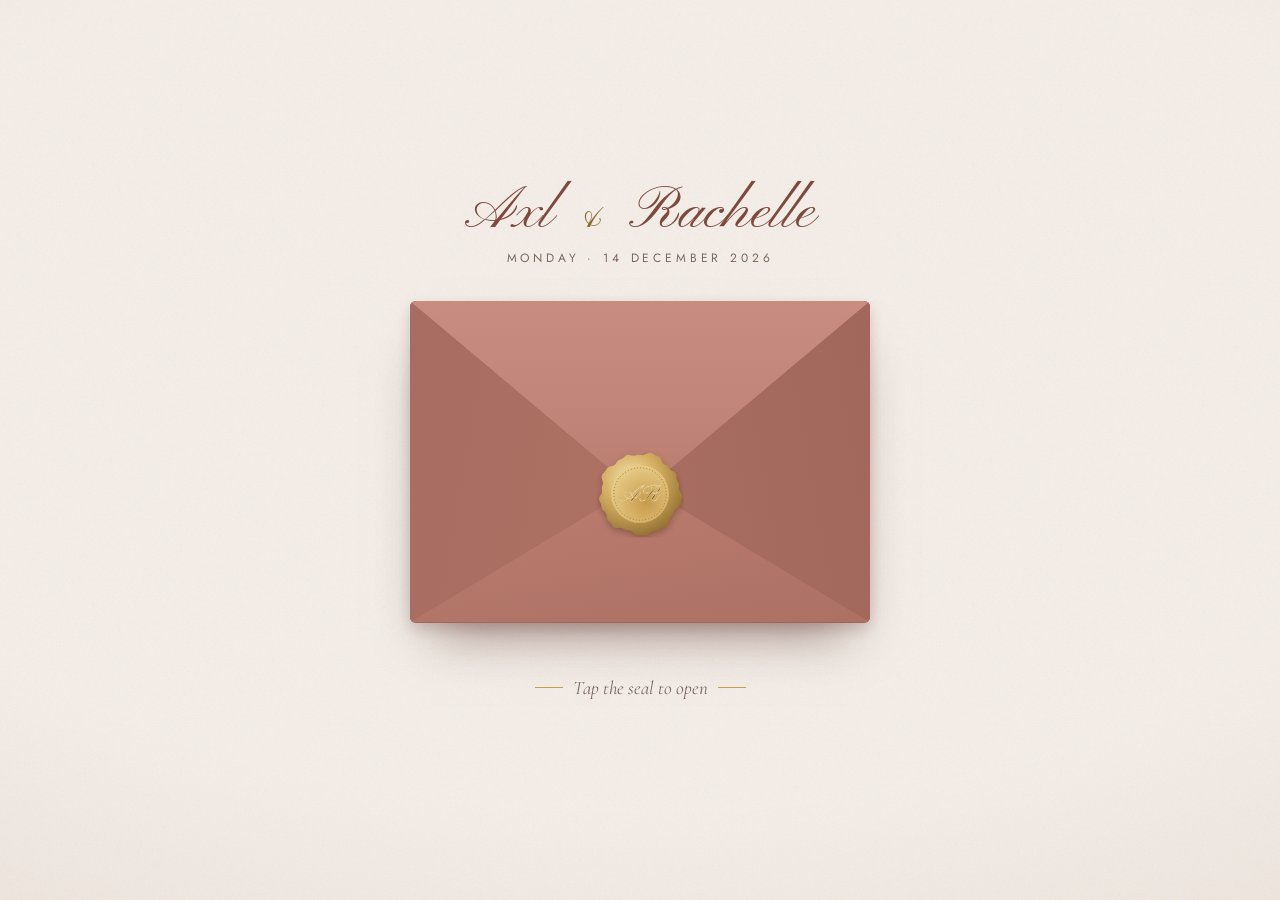
==== commit fa81c78d: "Add RSVP form to both invitations, backed by a Google Sheet - Guests reply from the Details sheet: n" ====
--- a/index.html
+++ b/index.html
@@ -29,6 +29,7 @@
     />
     <link rel="preconnect" href="https://fonts.googleapis.com" />
     <link rel="preconnect" href="https://fonts.gstatic.com" crossorigin />
+    <link rel="stylesheet" href="rsvp.css" />
     <link
       rel="stylesheet"
       href="https://fonts.googleapis.com/css2?family=Cormorant+Garamond:ital,wght@0,400;0,500;0,600;1,400;1,500&family=Jost:wght@400;500&family=Pinyon+Script&display=swap"
@@ -54,6 +55,12 @@
         --f-serif:
           "Cormorant Garamond", "Cormorant", Garamond, "Times New Roman", serif;
         --f-ui: "Jost", "Avenir Next", "Segoe UI", system-ui, sans-serif;
+        --rf-ink: var(--rose-deep);
+        --rf-soft: var(--ink-soft);
+        --rf-line: rgba(126, 74, 64, 0.25);
+        --rf-field: var(--panel);
+        --rf-gold: var(--gold-lo);
+        --rf-font: var(--f-ui);
       }
       html,
       body {
@@ -700,7 +707,7 @@
           <div class="t">After<small>Reception</small></div>
           <div>
             <h3>Reception</h3>
-            <p>Ban-aw Saphire Event Hall, Galimuyod, Ilocos Sur</p>
+            <p>Ban-aw Sapphire Event Hall, Galimuyod, Ilocos Sur</p>
             <a
               class="link"
               target="_blank"
@@ -1175,11 +1182,16 @@
           location:
             "San Juan de Sahagun Parish Church, Candon City, Ilocos Sur",
           details:
-            "Ceremony 1:30 PM at San Juan de Sahagun Parish Church, Candon City.\nChild dedication of Kyle Quenzo 3:30 PM.\nReception at Ban-aw Saphire Event Hall, Galimuyod, Ilocos Sur.\nFormal attire.",
+            "Ceremony 1:30 PM at San Juan de Sahagun Parish Church, Candon City.\nChild dedication of Kyle Quenzo 3:30 PM.\nReception at Ban-aw Sapphire Event Hall, Galimuyod, Ilocos Sur.\nFormal attire.",
         });
         $("calLink").href =
           "https://calendar.google.com/calendar/render?" + q.toString();
       })();
     </script>
+    <script>
+      window.RSVP_EVENT = "wedding";
+    </script>
+    <script src="rsvp-config.js"></script>
+    <script src="rsvp.js"></script>
   </body>
 </html>
--- a/rsvp.css
+++ b/rsvp.css
@@ -0,0 +1,39 @@
+/* RSVP form inside the Details sheet. Each page sets --rf-ink, --rf-soft, --rf-line, --rf-field, --rf-gold, --rf-font. */
+.rsvp-form{display:grid;gap:14px;margin:4px 0 16px}
+.rf-field{display:grid;gap:6px}
+.rf-field > span,.rf-choice legend{font:600 12px/1.3 var(--rf-font);letter-spacing:.04em;color:var(--rf-soft)}
+.rf-field input,.rf-field textarea{font:16px/1.4 var(--rf-font);color:var(--rf-ink);background:var(--rf-field);
+  border:1px solid var(--rf-line);border-radius:10px;padding:10px 12px;width:100%;box-sizing:border-box;min-height:44px}
+.rf-field textarea{resize:vertical}
+.rf-field input:focus-visible,.rf-field textarea:focus-visible,.rf-choice input:focus-visible + span{outline:2px solid var(--rf-gold);outline-offset:1px}
+.rf-field input[aria-invalid="true"]{border-color:#b3463a}
+.rf-choice{border:0;margin:0;padding:0;display:grid;gap:6px}
+.rf-choice .opts{display:grid;grid-template-columns:1fr 1fr;gap:8px}
+.rf-choice label{position:relative;display:block}
+.rf-choice input{position:absolute;opacity:0;inset:0;margin:0}
+.rf-choice span{display:flex;align-items:center;justify-content:center;min-height:44px;padding:8px 10px;text-align:center;
+  font:600 14px/1.25 var(--rf-font);color:var(--rf-ink);background:var(--rf-field);border:1px solid var(--rf-line);border-radius:10px;cursor:pointer}
+.rf-choice input:checked + span{background:var(--rf-ink);color:#fff;border-color:var(--rf-ink)}
+.rf-companions{display:grid;gap:10px;padding:12px;border-radius:12px;background:var(--rf-field);border:1px solid var(--rf-line)}
+.rf-step{display:flex;align-items:center;justify-content:space-between;gap:10px}
+.rf-stepper{display:inline-flex;align-items:center;gap:6px}
+.rf-stepper button{width:40px;height:40px;border-radius:999px;border:1px solid var(--rf-line);background:#fff;color:var(--rf-ink);font:600 20px/1 var(--rf-font);cursor:pointer}
+.rf-stepper button:disabled{opacity:.35;cursor:default}
+.rf-stepper output{min-width:28px;text-align:center;font:700 18px/1 var(--rf-font);color:var(--rf-ink);font-variant-numeric:tabular-nums}
+.rf-names{display:grid;gap:8px}
+.rf-names input{font:15px/1.4 var(--rf-font);color:var(--rf-ink);background:#fff;border:1px solid var(--rf-line);border-radius:10px;padding:9px 12px;width:100%;box-sizing:border-box;min-height:42px}
+.rf-seats{margin:0;font:14px/1.4 var(--rf-font);color:var(--rf-soft)}
+.rf-seats b{color:var(--rf-ink);font-weight:700}
+.rf-submit{font:600 14px/1 var(--rf-font);letter-spacing:.06em;text-transform:uppercase;color:#fff;background:var(--rf-ink);
+  border:1px solid var(--rf-ink);border-radius:999px;height:48px;padding:0 20px;cursor:pointer}
+.rf-submit:disabled{opacity:.6;cursor:default}
+.rf-submit:focus-visible{outline:2px solid var(--rf-gold);outline-offset:2px}
+.rf-status{margin:0;font:14px/1.45 var(--rf-font);color:var(--rf-soft);min-height:1.2em}
+.rf-status.ok{color:var(--rf-ink);font-weight:600}
+.rf-status.err{color:#b3463a}
+.rf-done{display:grid;gap:10px;padding:14px;border-radius:12px;background:var(--rf-field);border:1px solid var(--rf-line)}
+.rf-done p{margin:0;font:15px/1.45 var(--rf-font);color:var(--rf-ink)}
+.rf-done p b{font-weight:700}
+.rf-done button{justify-self:start;font:600 12px/1 var(--rf-font);letter-spacing:.06em;text-transform:uppercase;color:var(--rf-ink);
+  background:#fff;border:1px solid var(--rf-line);border-radius:999px;height:36px;padding:0 14px;cursor:pointer}
+.rf-or{margin:14px 0 2px;font:13px/1.4 var(--rf-font);color:var(--rf-soft)}
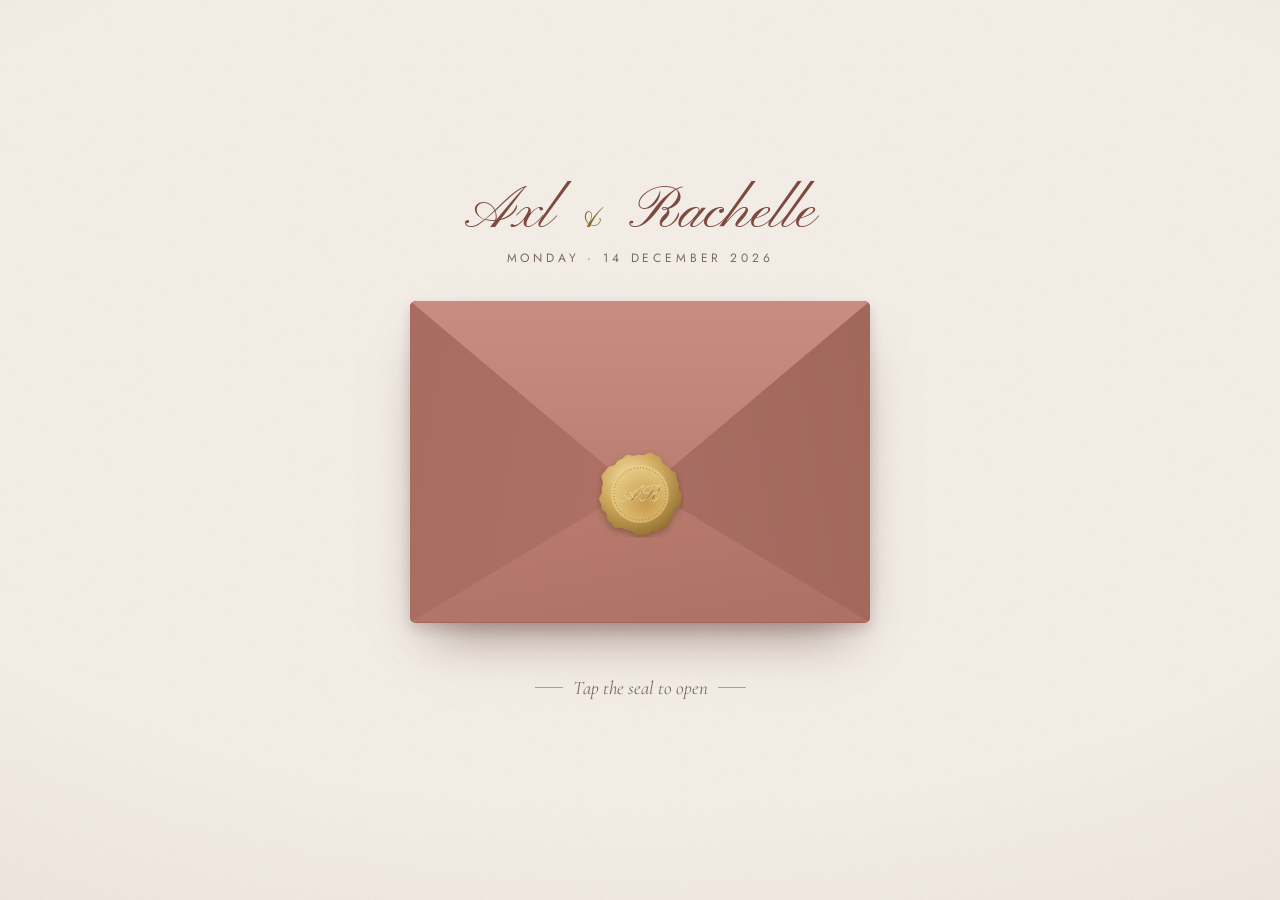
==== commit d09bf91c: "Move wedding and christening to 1:00 pm; fix a godparent surname Co-Authored-By: Claude Haiku 5.5 <n" ====
--- a/index.html
+++ b/index.html
@@ -683,7 +683,7 @@
       <p class="sub">Monday &middot; 14 December 2026</p>
       <ul class="events">
         <li class="ev">
-          <div class="t">1:30 pm<small>Ceremony</small></div>
+          <div class="t">1:00 pm<small>Ceremony</small></div>
           <div>
             <h3>Wedding Ceremony</h3>
             <p>San Juan de Sahagun Parish Church, Candon City, Ilocos Sur</p>
@@ -697,7 +697,7 @@
           </div>
         </li>
         <li class="ev">
-          <div class="t">3:30 pm<small>Dedication</small></div>
+          <div class="t">1:00 pm<small>Dedication</small></div>
           <div>
             <h3>Child Dedication of Kyle Quenzo</h3>
             <p>San Juan de Sahagun Parish Church, Candon City, Ilocos Sur</p>
@@ -1177,12 +1177,12 @@
         const q = new URLSearchParams({
           action: "TEMPLATE",
           text: "Wedding of Axl & Rachelle",
-          dates: "20261214T133000/20261214T220000",
+          dates: "20261214T130000/20261214T220000",
           ctz: "Asia/Manila",
           location:
             "San Juan de Sahagun Parish Church, Candon City, Ilocos Sur",
           details:
-            "Ceremony 1:30 PM at San Juan de Sahagun Parish Church, Candon City.\nChild dedication of Kyle Quenzo 3:30 PM.\nReception at Ban-aw Sapphire Event Hall, Galimuyod, Ilocos Sur.\nFormal attire.",
+            "Ceremony 1:00 PM at San Juan de Sahagun Parish Church, Candon City.\nChild dedication of Kyle Quenzo 1:00 PM.\nReception at Ban-aw Sapphire Event Hall, Galimuyod, Ilocos Sur.\nFormal attire.",
         });
         $("calLink").href =
           "https://calendar.google.com/calendar/render?" + q.toString();
